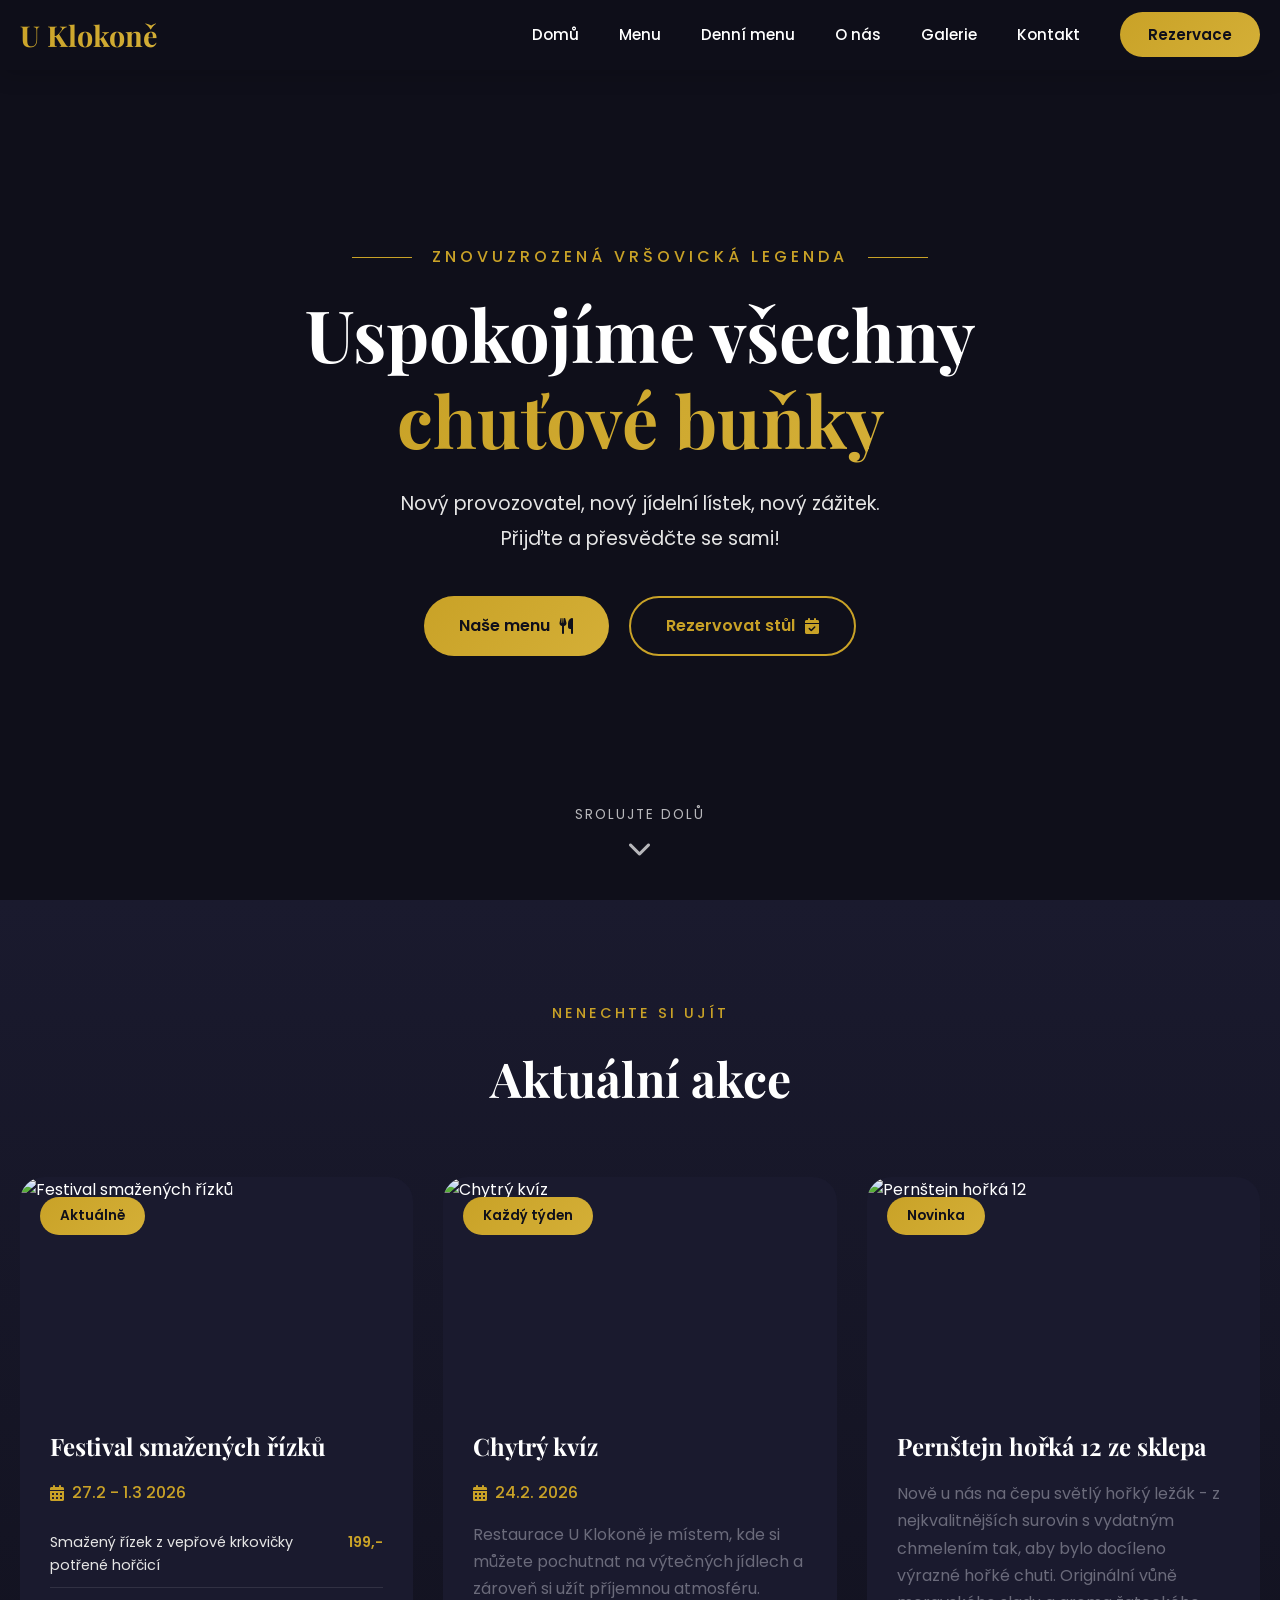
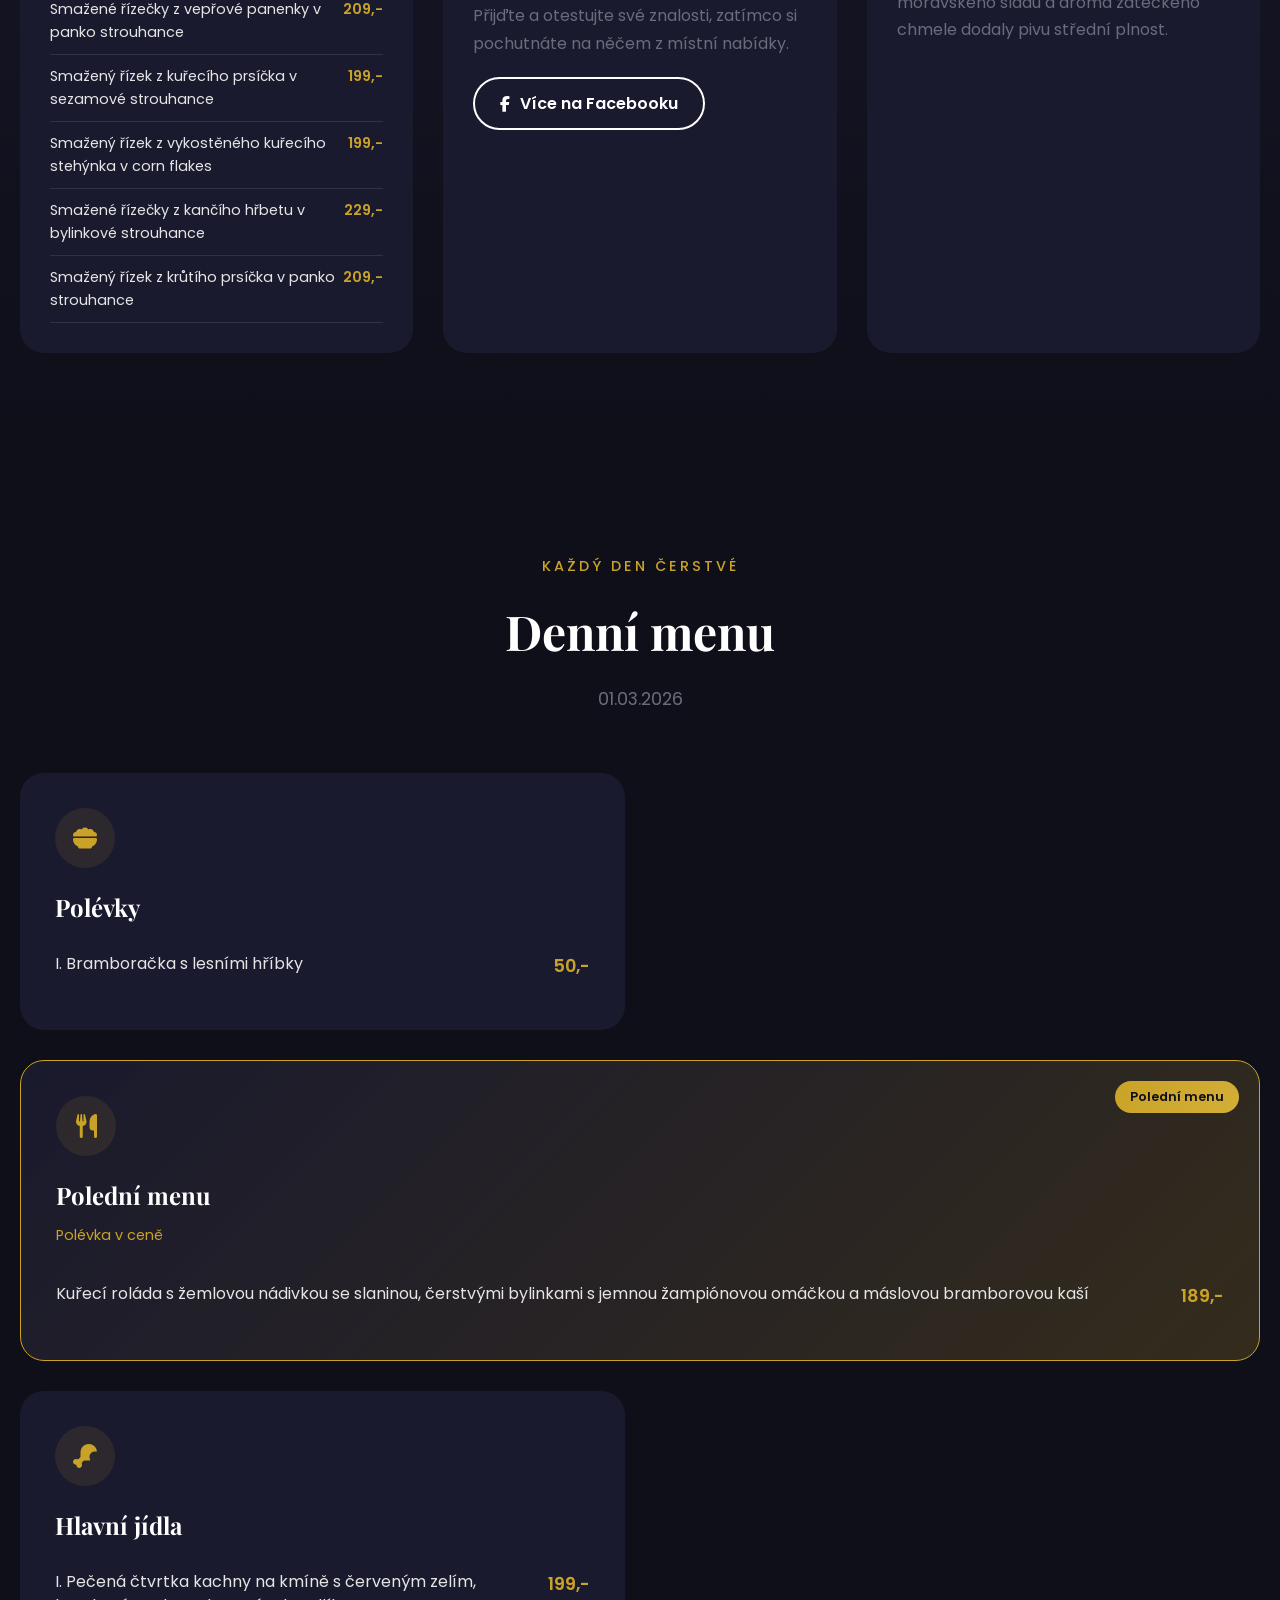
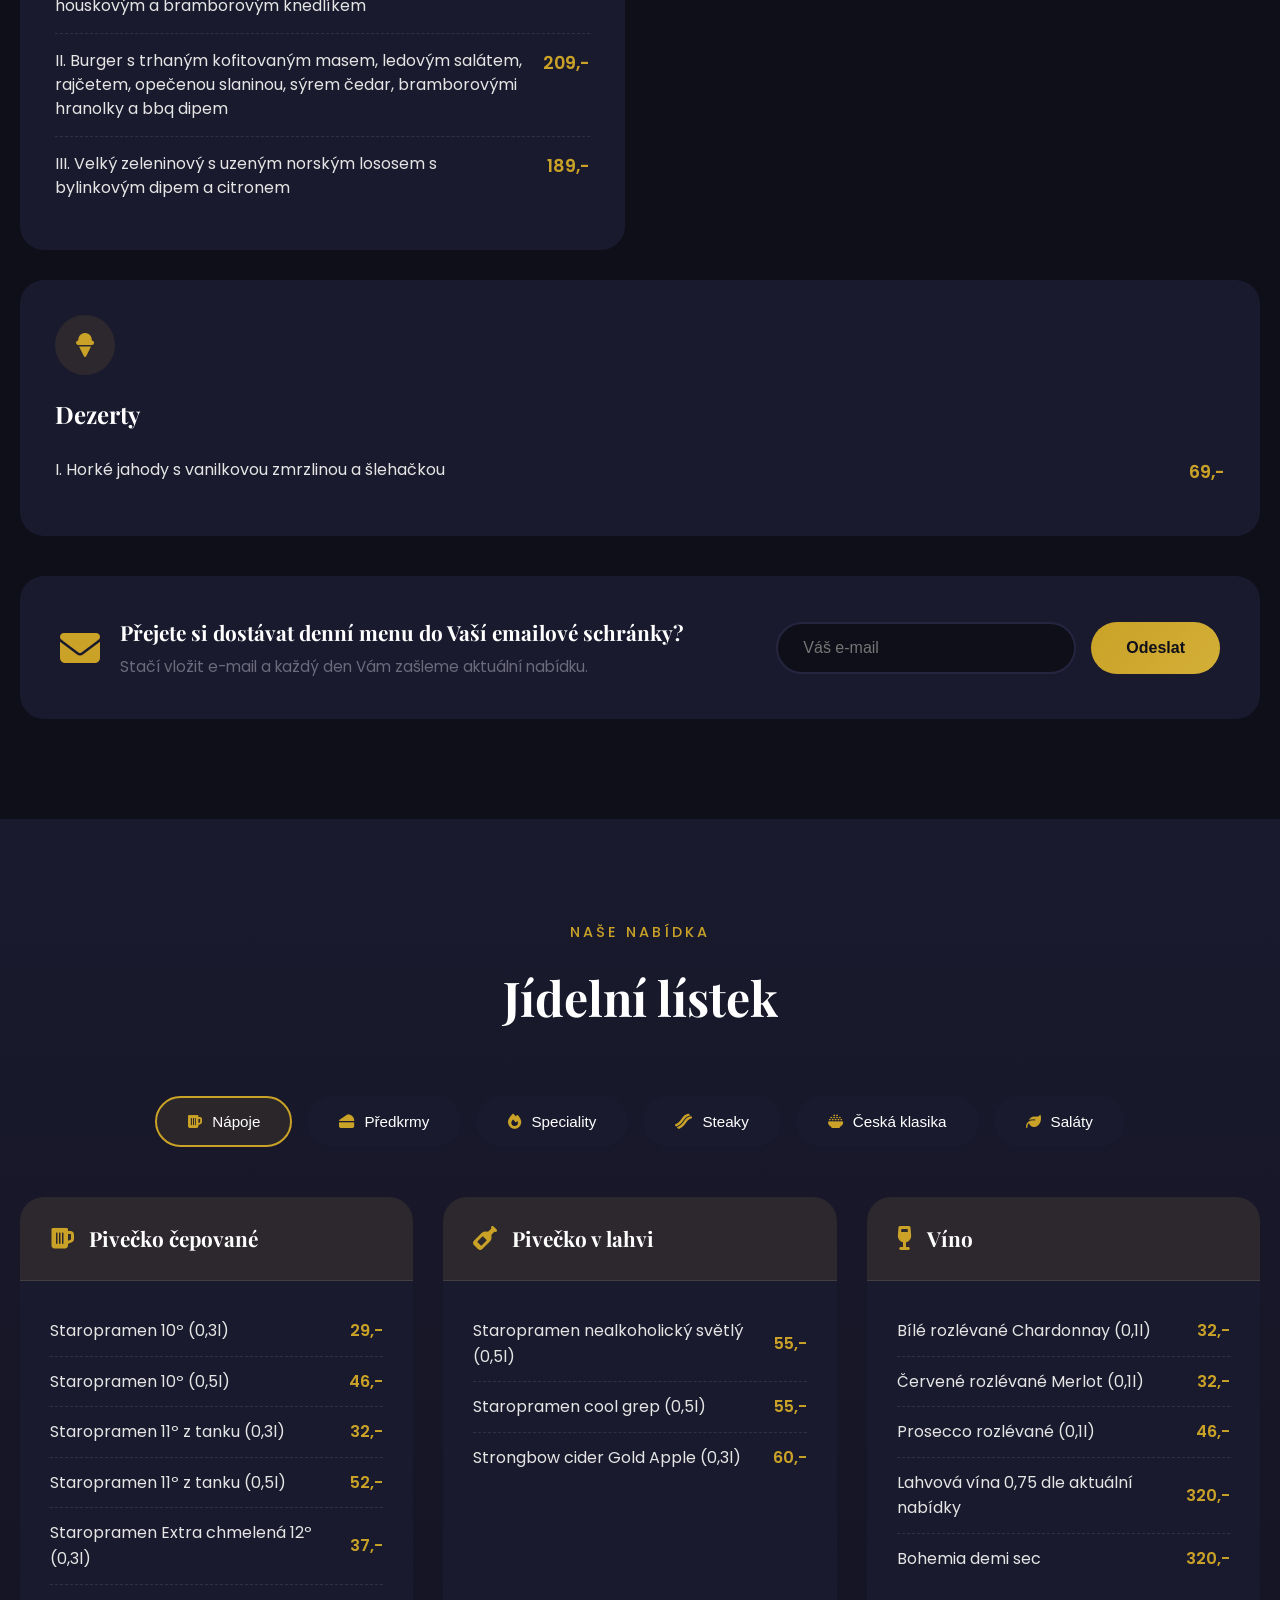
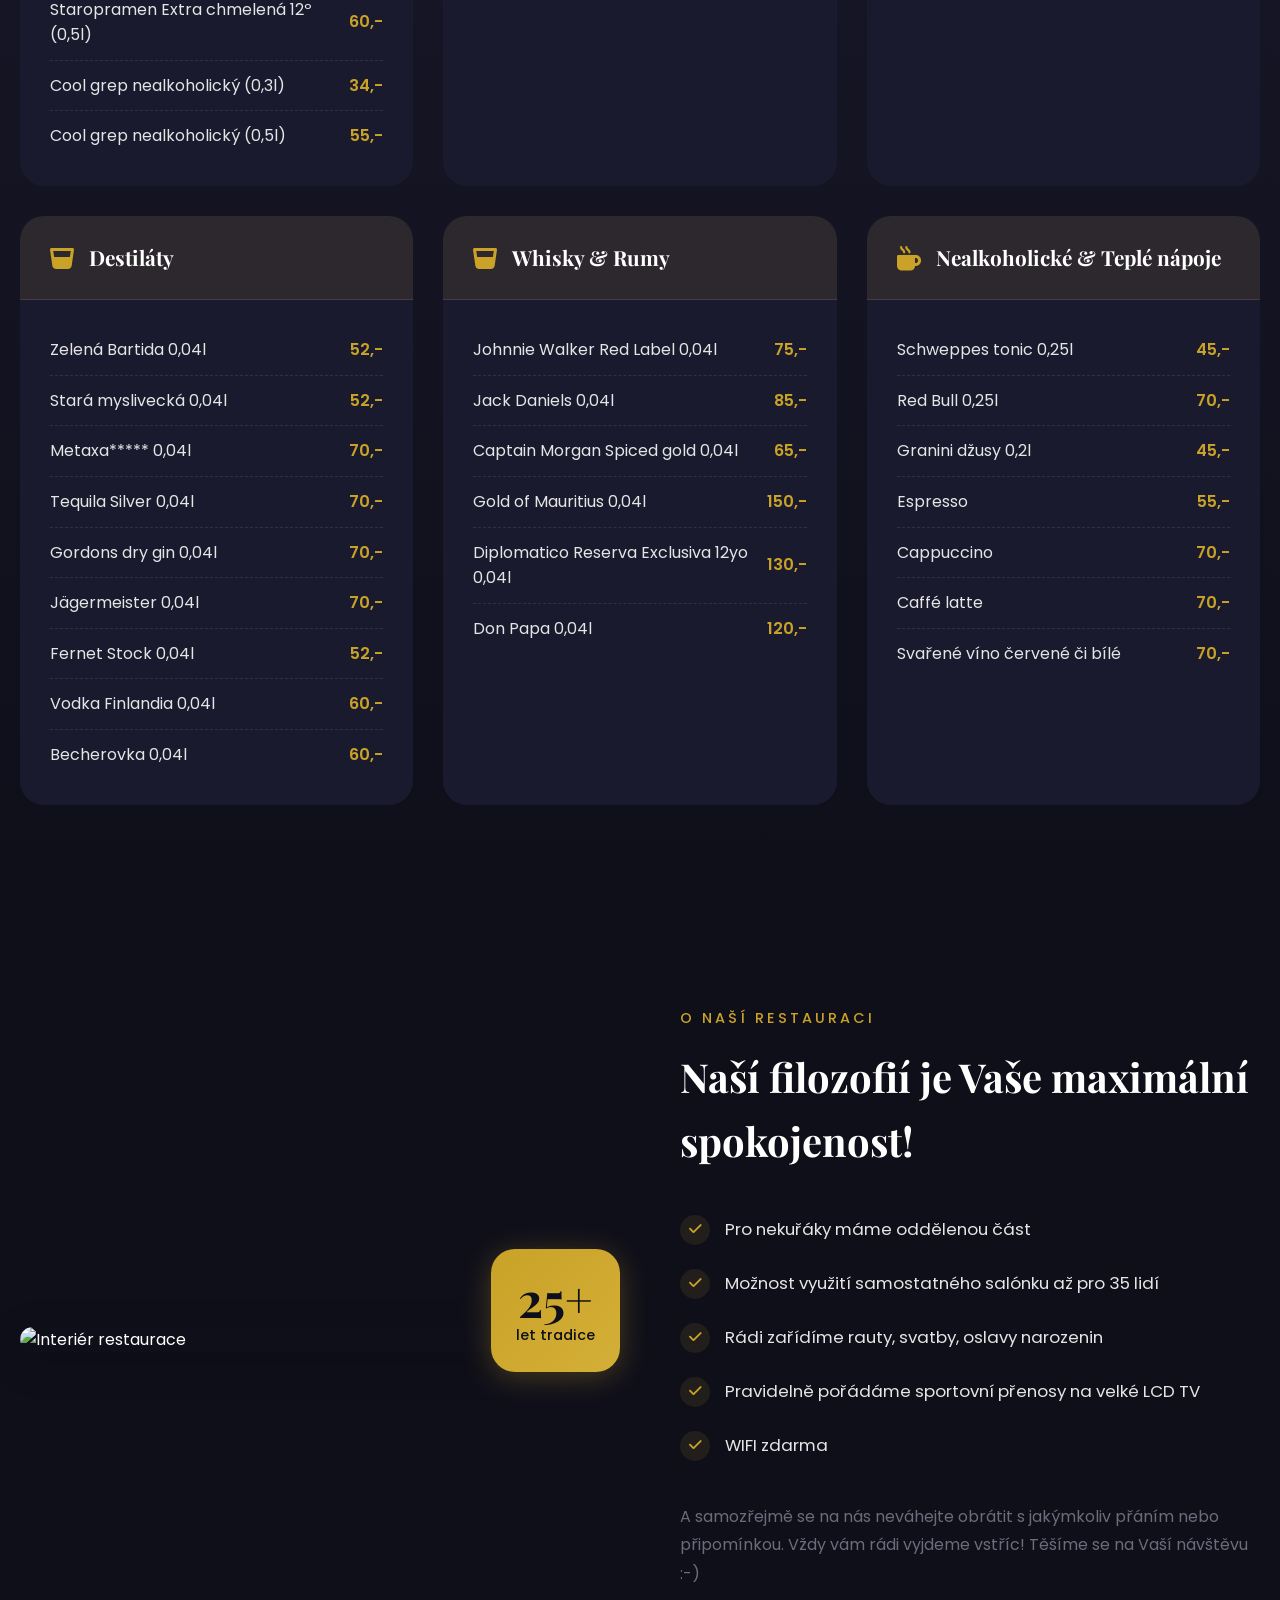
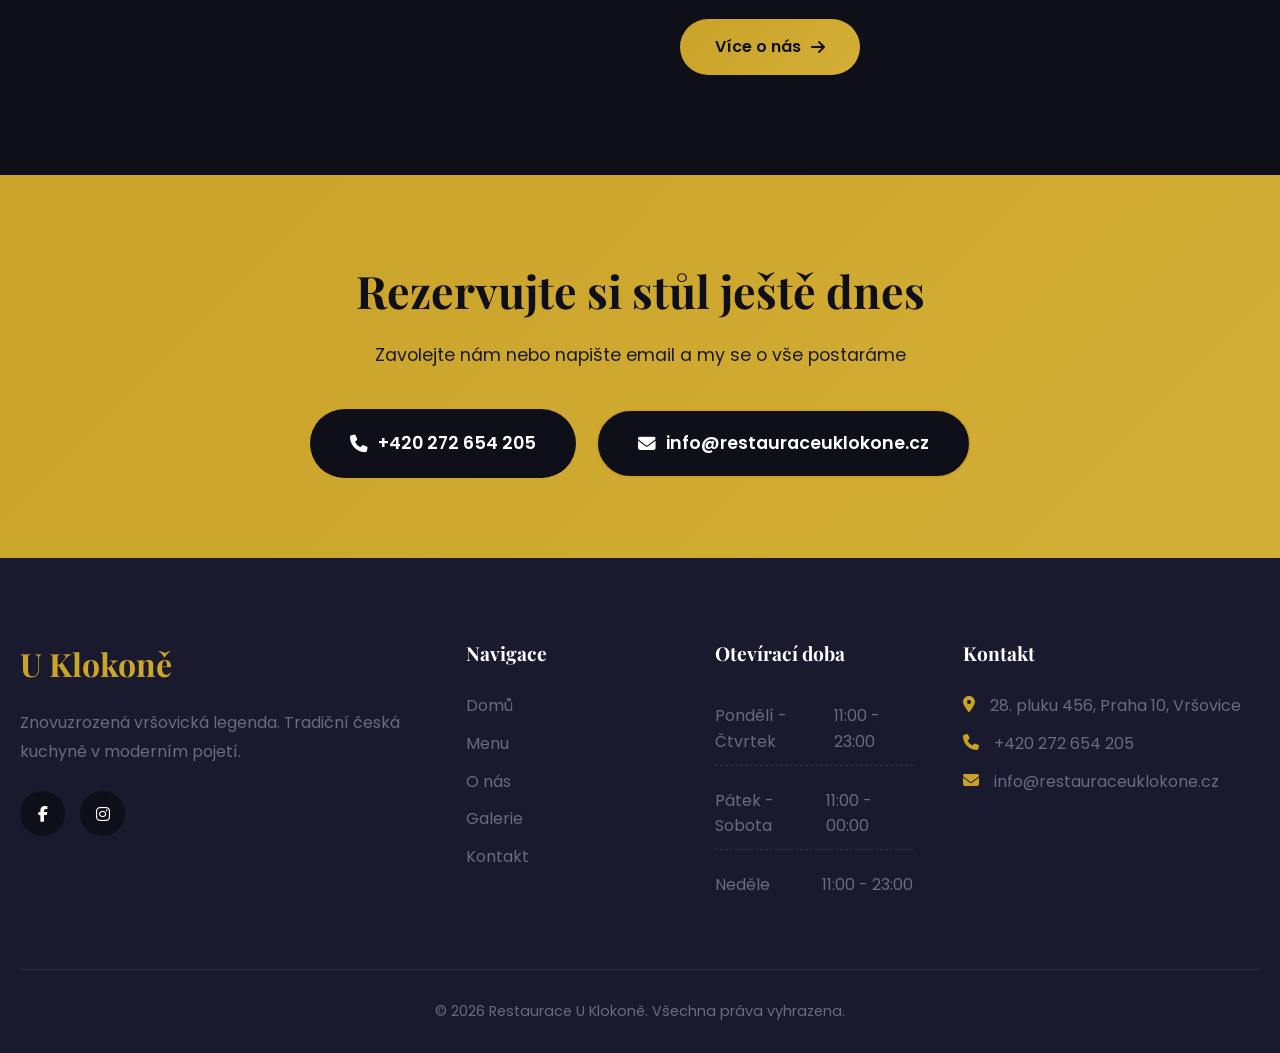
==== index.html @ 9a24ce22 "Initial commit - Restaurace U Klokoně website" ====
<!DOCTYPE html>
<html lang="cs">
<head>
    <meta charset="UTF-8">
    <meta name="viewport" content="width=device-width, initial-scale=1.0">
    <meta name="description" content="Restaurace U Klokoně - Znovuzrozená vršovická legenda. Tradiční česká kuchyně v moderním pojetí.">
    <title>Restaurace U Klokoně | Praha 10 Vršovice</title>
    <link rel="preconnect" href="https://fonts.googleapis.com">
    <link rel="preconnect" href="https://fonts.gstatic.com" crossorigin>
    <link href="https://fonts.googleapis.com/css2?family=Playfair+Display:wght@400;500;600;700&family=Poppins:wght@300;400;500;600;700&display=swap" rel="stylesheet">
    <link rel="stylesheet" href="https://cdnjs.cloudflare.com/ajax/libs/font-awesome/6.5.1/css/all.min.css">
    <link rel="stylesheet" href="https://unpkg.com/aos@2.3.1/dist/aos.css">
    <link rel="stylesheet" href="css/style.css">
</head>
<body>
    <!-- Preloader -->
    <div class="preloader">
        <div class="loader">
            <div class="loader-inner"></div>
        </div>
    </div>

    <!-- Navigation -->
    <nav class="navbar scrolled" id="navbar">
        <div class="nav-container">
            <a href="index.html" class="logo">
                <span class="logo-text">U Klokoně</span>
            </a>
            <ul class="nav-menu" id="nav-menu">
                <li><a href="index.html" class="nav-link active">Domů</a></li>
                <li><a href="#menu" class="nav-link">Menu</a></li>
                <li><a href="#denni-menu" class="nav-link">Denní menu</a></li>
                <li><a href="o-nas.html" class="nav-link">O nás</a></li>
                <li><a href="galerie.html" class="nav-link">Galerie</a></li>
                <li><a href="kontakt.html" class="nav-link">Kontakt</a></li>
                <li><a href="#rezervace" class="nav-link btn-rezervace">Rezervace</a></li>
            </ul>
            <div class="hamburger" id="hamburger">
                <span class="bar"></span>
                <span class="bar"></span>
                <span class="bar"></span>
            </div>
        </div>
    </nav>

    <!-- Hero Section -->
    <header class="hero" id="hero">
        <div class="hero-overlay"></div>
        <div class="hero-content" data-aos="fade-up" data-aos-duration="1200">
            <span class="hero-subtitle">Znovuzrozená vršovická legenda</span>
            <h1 class="hero-title">Uspokojíme všechny<br><span class="highlight">chuťové buňky</span></h1>
            <p class="hero-description">Nový provozovatel, nový jídelní lístek, nový zážitek.<br>Přijďte a přesvědčte se sami!</p>
            <div class="hero-buttons">
                <a href="#menu" class="btn btn-primary">
                    <span>Naše menu</span>
                    <i class="fas fa-utensils"></i>
                </a>
                <a href="kontakt.html#rezervace" class="btn btn-secondary">
                    <span>Rezervovat stůl</span>
                    <i class="fas fa-calendar-check"></i>
                </a>
            </div>
        </div>
        <div class="hero-scroll">
            <a href="#akce">
                <span>Srolujte dolů</span>
                <i class="fas fa-chevron-down"></i>
            </a>
        </div>
    </header>

    <!-- Akce Section -->
    <section class="akce-section" id="akce">
        <div class="container">
            <div class="section-header" data-aos="fade-up">
                <span class="section-subtitle">Nenechte si ujít</span>
                <h2 class="section-title">Aktuální akce</h2>
            </div>
            <div class="akce-grid">
                <div class="akce-card" data-aos="fade-up" data-aos-delay="100">
                    <div class="akce-card-image">
                        <img src="https://images.unsplash.com/photo-1604908176997-125f25cc6f3d?w=600" alt="Festival smažených řízků">
                        <div class="akce-badge">Aktuálně</div>
                    </div>
                    <div class="akce-card-content">
                        <h3>Festival smažených řízků</h3>
                        <p class="akce-date"><i class="fas fa-calendar-alt"></i> 27.2 - 1.3 2026</p>
                        <ul class="akce-list">
                            <li>Smažený řízek z vepřové krkovičky potřené hořčicí <span>199,-</span></li>
                            <li>Smažené řízečky z vepřové panenky v panko strouhance <span>209,-</span></li>
                            <li>Smažený řízek z kuřecího prsíčka v sezamové strouhance <span>199,-</span></li>
                            <li>Smažený řízek z vykostěného kuřecího stehýnka v corn flakes <span>199,-</span></li>
                            <li>Smažené řízečky z kančího hřbetu v bylinkové strouhance <span>229,-</span></li>
                            <li>Smažený řízek z krůtího prsíčka v panko strouhance <span>209,-</span></li>
                        </ul>
                    </div>
                </div>
                <div class="akce-card" data-aos="fade-up" data-aos-delay="200">
                    <div class="akce-card-image">
                        <img src="https://images.unsplash.com/photo-1606761568499-6d2451b23c66?w=600" alt="Chytrý kvíz">
                        <div class="akce-badge">Každý týden</div>
                    </div>
                    <div class="akce-card-content">
                        <h3>Chytrý kvíz</h3>
                        <p class="akce-date"><i class="fas fa-calendar-alt"></i> 24.2. 2026</p>
                        <p class="akce-description">
                            Restaurace U Klokoně je místem, kde si můžete pochutnat na výtečných jídlech a zároveň si užít příjemnou atmosféru. 
                            Přijďte a otestujte své znalosti, zatímco si pochutnáte na něčem z místní nabídky.
                        </p>
                        <a href="https://www.facebook.com/restauraceuklokone" target="_blank" class="btn btn-outline">
                            <i class="fab fa-facebook-f"></i> Více na Facebooku
                        </a>
                    </div>
                </div>
                <div class="akce-card" data-aos="fade-up" data-aos-delay="300">
                    <div class="akce-card-image">
                        <img src="https://images.unsplash.com/photo-1535958636474-b021ee887b13?w=600" alt="Pernštejn hořká 12">
                        <div class="akce-badge">Novinka</div>
                    </div>
                    <div class="akce-card-content">
                        <h3>Pernštejn hořká 12 ze sklepa</h3>
                        <p class="akce-description">
                            Nově u nás na čepu světlý hořký ležák - z nejkvalitnějších surovin s vydatným chmelením tak, 
                            aby bylo docíleno výrazné hořké chuti. Originální vůně moravského sladu a aroma žateckého chmele 
                            dodaly pivu střední plnost.
                        </p>
                    </div>
                </div>
            </div>
        </div>
    </section>

    <!-- Denní Menu Section -->
    <section class="denni-menu-section" id="denni-menu">
        <div class="container">
            <div class="section-header" data-aos="fade-up">
                <span class="section-subtitle">Každý den čerstvé</span>
                <h2 class="section-title">Denní menu</h2>
                <p class="section-date">01.03.2026</p>
            </div>
            <div class="denni-menu-grid">
                <div class="menu-category" data-aos="fade-right" data-aos-delay="100">
                    <div class="category-icon">
                        <i class="fas fa-bowl-food"></i>
                    </div>
                    <h3>Polévky</h3>
                    <div class="menu-item">
                        <span class="item-name">I. Bramboračka s lesními hříbky</span>
                        <span class="item-price">50,-</span>
                    </div>
                </div>
                <div class="menu-category featured" data-aos="fade-up" data-aos-delay="200">
                    <div class="category-badge">Polední menu</div>
                    <div class="category-icon">
                        <i class="fas fa-utensils"></i>
                    </div>
                    <h3>Polední menu</h3>
                    <p class="category-note">Polévka v ceně</p>
                    <div class="menu-item">
                        <span class="item-name">Kuřecí roláda s žemlovou nádivkou se slaninou, čerstvými bylinkami s jemnou žampiónovou omáčkou a máslovou bramborovou kaší</span>
                        <span class="item-price">189,-</span>
                    </div>
                </div>
                <div class="menu-category" data-aos="fade-left" data-aos-delay="300">
                    <div class="category-icon">
                        <i class="fas fa-drumstick-bite"></i>
                    </div>
                    <h3>Hlavní jídla</h3>
                    <div class="menu-item">
                        <span class="item-name">I. Pečená čtvrtka kachny na kmíně s červeným zelím, houskovým a bramborovým knedlíkem</span>
                        <span class="item-price">199,-</span>
                    </div>
                    <div class="menu-item">
                        <span class="item-name">II. Burger s trhaným kofitovaným masem, ledovým salátem, rajčetem, opečenou slaninou, sýrem čedar, bramborovými hranolky a bbq dipem</span>
                        <span class="item-price">209,-</span>
                    </div>
                    <div class="menu-item">
                        <span class="item-name">III. Velký zeleninový s uzeným norským lososem s bylinkovým dipem a citronem</span>
                        <span class="item-price">189,-</span>
                    </div>
                </div>
                <div class="menu-category dessert" data-aos="fade-up" data-aos-delay="400">
                    <div class="category-icon">
                        <i class="fas fa-ice-cream"></i>
                    </div>
                    <h3>Dezerty</h3>
                    <div class="menu-item">
                        <span class="item-name">I. Horké jahody s vanilkovou zmrzlinou a šlehačkou</span>
                        <span class="item-price">69,-</span>
                    </div>
                </div>
            </div>
            <div class="newsletter-box" data-aos="fade-up" data-aos-delay="500">
                <div class="newsletter-content">
                    <i class="fas fa-envelope"></i>
                    <div>
                        <h4>Přejete si dostávat denní menu do Vaší emailové schránky?</h4>
                        <p>Stačí vložit e-mail a každý den Vám zašleme aktuální nabídku.</p>
                    </div>
                </div>
                <form class="newsletter-form">
                    <input type="email" placeholder="Váš e-mail" required>
                    <button type="submit" class="btn btn-primary">Odeslat</button>
                </form>
            </div>
        </div>
    </section>

    <!-- Menu Section -->
    <section class="menu-section" id="menu">
        <div class="container">
            <div class="section-header" data-aos="fade-up">
                <span class="section-subtitle">Naše nabídka</span>
                <h2 class="section-title">Jídelní lístek</h2>
            </div>
            
            <!-- Menu Tabs -->
            <div class="menu-tabs" data-aos="fade-up" data-aos-delay="100">
                <button class="menu-tab active" data-tab="napoje">
                    <i class="fas fa-beer-mug-empty"></i>
                    <span>Nápoje</span>
                </button>
                <button class="menu-tab" data-tab="predkrmy">
                    <i class="fas fa-cheese"></i>
                    <span>Předkrmy</span>
                </button>
                <button class="menu-tab" data-tab="speciality">
                    <i class="fas fa-fire"></i>
                    <span>Speciality</span>
                </button>
                <button class="menu-tab" data-tab="steaky">
                    <i class="fas fa-bacon"></i>
                    <span>Steaky</span>
                </button>
                <button class="menu-tab" data-tab="klasika">
                    <i class="fas fa-bowl-rice"></i>
                    <span>Česká klasika</span>
                </button>
                <button class="menu-tab" data-tab="salaty">
                    <i class="fas fa-leaf"></i>
                    <span>Saláty</span>
                </button>
            </div>

            <!-- Menu Content -->
            <div class="menu-content">
                <!-- Nápoje -->
                <div class="menu-panel active" id="napoje">
                    <div class="menu-grid">
                        <div class="menu-card" data-aos="fade-up">
                            <div class="menu-card-header">
                                <i class="fas fa-beer"></i>
                                <h3>Pivečko čepované</h3>
                            </div>
                            <div class="menu-card-body">
                                <div class="menu-item"><span>Staropramen 10º (0,3l)</span><span class="price">29,-</span></div>
                                <div class="menu-item"><span>Staropramen 10º (0,5l)</span><span class="price">46,-</span></div>
                                <div class="menu-item"><span>Staropramen 11º z tanku (0,3l)</span><span class="price">32,-</span></div>
                                <div class="menu-item"><span>Staropramen 11º z tanku (0,5l)</span><span class="price">52,-</span></div>
                                <div class="menu-item"><span>Staropramen Extra chmelená 12º (0,3l)</span><span class="price">37,-</span></div>
                                <div class="menu-item"><span>Staropramen Extra chmelená 12º (0,5l)</span><span class="price">60,-</span></div>
                                <div class="menu-item"><span>Cool grep nealkoholický (0,3l)</span><span class="price">34,-</span></div>
                                <div class="menu-item"><span>Cool grep nealkoholický (0,5l)</span><span class="price">55,-</span></div>
                            </div>
                        </div>
                        <div class="menu-card" data-aos="fade-up" data-aos-delay="100">
                            <div class="menu-card-header">
                                <i class="fas fa-wine-bottle"></i>
                                <h3>Pivečko v lahvi</h3>
                            </div>
                            <div class="menu-card-body">
                                <div class="menu-item"><span>Staropramen nealkoholický světlý (0,5l)</span><span class="price">55,-</span></div>
                                <div class="menu-item"><span>Staropramen cool grep (0,5l)</span><span class="price">55,-</span></div>
                                <div class="menu-item"><span>Strongbow cider Gold Apple (0,3l)</span><span class="price">60,-</span></div>
                            </div>
                        </div>
                        <div class="menu-card" data-aos="fade-up" data-aos-delay="200">
                            <div class="menu-card-header">
                                <i class="fas fa-wine-glass"></i>
                                <h3>Víno</h3>
                            </div>
                            <div class="menu-card-body">
                                <div class="menu-item"><span>Bílé rozlévané Chardonnay (0,1l)</span><span class="price">32,-</span></div>
                                <div class="menu-item"><span>Červené rozlévané Merlot (0,1l)</span><span class="price">32,-</span></div>
                                <div class="menu-item"><span>Prosecco rozlévané (0,1l)</span><span class="price">46,-</span></div>
                                <div class="menu-item"><span>Lahvová vína 0,75 dle aktuální nabídky</span><span class="price">320,-</span></div>
                                <div class="menu-item"><span>Bohemia demi sec</span><span class="price">320,-</span></div>
                            </div>
                        </div>
                        <div class="menu-card" data-aos="fade-up" data-aos-delay="300">
                            <div class="menu-card-header">
                                <i class="fas fa-glass-whiskey"></i>
                                <h3>Destiláty</h3>
                            </div>
                            <div class="menu-card-body">
                                <div class="menu-item"><span>Zelená Bartida 0,04l</span><span class="price">52,-</span></div>
                                <div class="menu-item"><span>Stará myslivecká 0,04l</span><span class="price">52,-</span></div>
                                <div class="menu-item"><span>Metaxa***** 0,04l</span><span class="price">70,-</span></div>
                                <div class="menu-item"><span>Tequila Silver 0,04l</span><span class="price">70,-</span></div>
                                <div class="menu-item"><span>Gordons dry gin 0,04l</span><span class="price">70,-</span></div>
                                <div class="menu-item"><span>Jägermeister 0,04l</span><span class="price">70,-</span></div>
                                <div class="menu-item"><span>Fernet Stock 0,04l</span><span class="price">52,-</span></div>
                                <div class="menu-item"><span>Vodka Finlandia 0,04l</span><span class="price">60,-</span></div>
                                <div class="menu-item"><span>Becherovka 0,04l</span><span class="price">60,-</span></div>
                            </div>
                        </div>
                        <div class="menu-card" data-aos="fade-up" data-aos-delay="400">
                            <div class="menu-card-header">
                                <i class="fas fa-whiskey-glass"></i>
                                <h3>Whisky & Rumy</h3>
                            </div>
                            <div class="menu-card-body">
                                <div class="menu-item"><span>Johnnie Walker Red Label 0,04l</span><span class="price">75,-</span></div>
                                <div class="menu-item"><span>Jack Daniels 0,04l</span><span class="price">85,-</span></div>
                                <div class="menu-item"><span>Captain Morgan Spiced gold 0,04l</span><span class="price">65,-</span></div>
                                <div class="menu-item"><span>Gold of Mauritius 0,04l</span><span class="price">150,-</span></div>
                                <div class="menu-item"><span>Diplomatico Reserva Exclusiva 12yo 0,04l</span><span class="price">130,-</span></div>
                                <div class="menu-item"><span>Don Papa 0,04l</span><span class="price">120,-</span></div>
                            </div>
                        </div>
                        <div class="menu-card" data-aos="fade-up" data-aos-delay="500">
                            <div class="menu-card-header">
                                <i class="fas fa-mug-hot"></i>
                                <h3>Nealkoholické & Teplé nápoje</h3>
                            </div>
                            <div class="menu-card-body">
                                <div class="menu-item"><span>Schweppes tonic 0,25l</span><span class="price">45,-</span></div>
                                <div class="menu-item"><span>Red Bull 0,25l</span><span class="price">70,-</span></div>
                                <div class="menu-item"><span>Granini džusy 0,2l</span><span class="price">45,-</span></div>
                                <div class="menu-item"><span>Espresso</span><span class="price">55,-</span></div>
                                <div class="menu-item"><span>Cappuccino</span><span class="price">70,-</span></div>
                                <div class="menu-item"><span>Caffé latte</span><span class="price">70,-</span></div>
                                <div class="menu-item"><span>Svařené víno červené či bílé</span><span class="price">70,-</span></div>
                            </div>
                        </div>
                    </div>
                </div>

                <!-- Předkrmy -->
                <div class="menu-panel" id="predkrmy">
                    <div class="menu-grid single-column">
                        <div class="menu-card large" data-aos="fade-up">
                            <div class="menu-card-header">
                                <i class="fas fa-cheese"></i>
                                <h3>K pivku i vínku</h3>
                            </div>
                            <div class="menu-card-body">
                                <div class="menu-item featured">
                                    <div class="item-info">
                                        <span class="item-name">Domácí nakládaný hermelín</span>
                                        <span class="item-desc">Smetanový sýr naložený s česnekem, cibulí a pikantním kořením</span>
                                    </div>
                                    <span class="price">119,-</span>
                                </div>
                                <div class="menu-item featured">
                                    <div class="item-info">
                                        <span class="item-name">80g Hovězí carpaccio z pravé svíčkové</span>
                                        <span class="item-desc">S bazalkovým pestem, uzenou mořskou solí, čerstvou rukolou a sýrem Grana Padano</span>
                                    </div>
                                    <span class="price">199,-</span>
                                </div>
                                <div class="menu-item featured">
                                    <div class="item-info">
                                        <span class="item-name">8Ks Smažené čedarové nuggety</span>
                                        <span class="item-desc">S Jalapeños papričkami, zakysanou smetanou a rukolovým salátkem</span>
                                    </div>
                                    <span class="price">159,-</span>
                                </div>
                                <div class="menu-item featured">
                                    <div class="item-info">
                                        <span class="item-name">100g Namíchaný tatarský hovězí bifteček</span>
                                        <span class="item-desc">S topinkami a česnekem</span>
                                    </div>
                                    <span class="price">199,-</span>
                                </div>
                                <div class="menu-item featured">
                                    <div class="item-info">
                                        <span class="item-name">200g Namíchaný tatarský hovězí bifteček</span>
                                        <span class="item-desc">S topinkami a česnekem</span>
                                    </div>
                                    <span class="price">299,-</span>
                                </div>
                                <div class="menu-item featured">
                                    <div class="item-info">
                                        <span class="item-name">Domácí bramborové chipsy</span>
                                        <span class="item-desc">S BBQ omáčkou, dozlatova usmažené z čerstvých brambor</span>
                                    </div>
                                    <span class="price">89,-</span>
                                </div>
                                <div class="menu-item featured">
                                    <div class="item-info">
                                        <span class="item-name">Opečená klobása</span>
                                        <span class="item-desc">Podávaná s hořčicí a čerstvým křenem</span>
                                    </div>
                                    <span class="price">169,-</span>
                                </div>
                            </div>
                        </div>
                    </div>
                </div>

                <!-- Speciality -->
                <div class="menu-panel" id="speciality">
                    <div class="menu-grid single-column">
                        <div class="menu-card large" data-aos="fade-up">
                            <div class="menu-card-header">
                                <i class="fas fa-fire-flame-curved"></i>
                                <h3>Klokoňovy speciality</h3>
                            </div>
                            <div class="menu-card-body">
                                <div class="menu-item featured highlight">
                                    <div class="item-info">
                                        <span class="item-name">1300g Pečené vepřové koleno</span>
                                        <span class="item-desc">Marinované v pivní marinádě, podávané se sladko-kyselou čalamádo, hořčicí a čerstvým křenem</span>
                                    </div>
                                    <span class="price">389,-</span>
                                </div>
                                <div class="menu-item featured">
                                    <div class="item-info">
                                        <span class="item-name">500g Pečená vepřová žebra</span>
                                        <span class="item-desc">V pikantní marinádě s křenem, hořčicí a barbecue omáčkou</span>
                                    </div>
                                    <span class="price">279,-</span>
                                </div>
                                <div class="menu-item featured">
                                    <div class="item-info">
                                        <span class="item-name">500g Marinovaná kuřecí křidélka</span>
                                        <span class="item-desc">S kukuřičným klasem dozlatova upečená, podávaná s česnekovým dipem</span>
                                    </div>
                                    <span class="price">239,-</span>
                                </div>
                                <div class="menu-item featured">
                                    <div class="item-info">
                                        <span class="item-name">220g Grilované kuřecí prsíčko Supreme</span>
                                        <span class="item-desc">V čerstvých bylinkách, připravené metodou sous-vide</span>
                                    </div>
                                    <span class="price">219,-</span>
                                </div>
                                <div class="menu-item featured">
                                    <div class="item-info">
                                        <span class="item-name">200g Hovězí burger s anglickou slaninou</span>
                                        <span class="item-desc">S čerstvým salátem, sýrem čedar, americkým dresingem a bramborovými hranolky</span>
                                    </div>
                                    <span class="price">269,-</span>
                                </div>
                                <div class="menu-item featured">
                                    <div class="item-info">
                                        <span class="item-name">200g Hovězí burger Jalapeños</span>
                                        <span class="item-desc">S karamelizovanou cibulkou, rajčetem, jalapeños papričkami, salátem, anglickou slaninou, čedarem a hranolky</span>
                                    </div>
                                    <span class="price">269,-</span>
                                </div>
                                <div class="menu-item featured">
                                    <div class="item-info">
                                        <span class="item-name">170g Caesar burger</span>
                                        <span class="item-desc">V domácí sezamové bulce s grilovaným kuřecím prsíčkem, římským salátem, anglickou slaninou, rajčetem, parmezánem a caesar dipem</span>
                                    </div>
                                    <span class="price">269,-</span>
                                </div>
                                <div class="menu-item featured">
                                    <div class="item-info">
                                        <span class="item-name">200g Smažený vepřový či kuřecí řízek</span>
                                        <span class="item-desc">S citronem, dozlatova usmažené kuřecí prsíčko nebo vepřové karé</span>
                                    </div>
                                    <span class="price">209,-</span>
                                </div>
                                <div class="menu-item featured">
                                    <div class="item-info">
                                        <span class="item-name">200g Křupavé belgické hranolky</span>
                                        <span class="item-desc">S konfitovaným trhaným masem v barbeque marinádě, čedarem a česnekovým dipem</span>
                                    </div>
                                    <span class="price">259,-</span>
                                </div>
                            </div>
                        </div>
                    </div>
                </div>

                <!-- Steaky -->
                <div class="menu-panel" id="steaky">
                    <div class="menu-grid">
                        <div class="menu-card" data-aos="fade-up">
                            <div class="menu-card-header">
                                <i class="fas fa-fire"></i>
                                <h3>Steaky od Klokoně</h3>
                            </div>
                            <div class="menu-card-body">
                                <div class="menu-item featured">
                                    <div class="item-info">
                                        <span class="item-name">300g Vepřový T-bone steak</span>
                                        <span class="item-desc">Z vyzrálé kotletky s panenkou. Během doby zrání ztratí určité množství vody a tím získá intenzivnější chuť</span>
                                    </div>
                                    <span class="price">289,-</span>
                                </div>
                                <div class="menu-item featured">
                                    <div class="item-info">
                                        <span class="item-name">230g Hovězí steak z argentinského býčka</span>
                                        <span class="item-desc">Propečený dle vašeho přání dle denní nabídky</span>
                                    </div>
                                    <span class="price">309,-</span>
                                </div>
                            </div>
                        </div>
                        <div class="menu-card" data-aos="fade-up" data-aos-delay="100">
                            <div class="menu-card-header">
                                <i class="fas fa-bowl-food"></i>
                                <h3>Omáčky ke steakům</h3>
                            </div>
                            <div class="menu-card-body">
                                <div class="menu-item"><span>Omáčka z lesních hub</span><span class="price">30,-</span></div>
                                <div class="menu-item"><span>Omáčka se zeleným pepřem</span><span class="price">30,-</span></div>
                                <div class="menu-item"><span>Omáčka Jack Daniels</span><span class="price">30,-</span></div>
                            </div>
                        </div>
                    </div>
                </div>

                <!-- Česká klasika -->
                <div class="menu-panel" id="klasika">
                    <div class="menu-grid">
                        <div class="menu-card" data-aos="fade-up">
                            <div class="menu-card-header">
                                <i class="fas fa-utensils"></i>
                                <h3>Klokoňova česká klasika</h3>
                            </div>
                            <div class="menu-card-body">
                                <div class="menu-item featured">
                                    <div class="item-info">
                                        <span class="item-name">200g Hovězí líčka</span>
                                        <span class="item-desc">Pomalu dušená na kořenové zelenině, červeném víně a bylinkách se šťouchaným bramborem s cibulkou</span>
                                    </div>
                                    <span class="price">269,-</span>
                                </div>
                                <div class="menu-item featured">
                                    <div class="item-info">
                                        <span class="item-name">Dozlatova pečená kachnička z české farmy</span>
                                        <span class="item-desc">Na kmíně s červeným zelím, houskovým a bramborovým knedlíkem</span>
                                    </div>
                                    <span class="price">289,-</span>
                                </div>
                            </div>
                        </div>
                        <div class="menu-card" data-aos="fade-up" data-aos-delay="100">
                            <div class="menu-card-header">
                                <i class="fas fa-face-smile"></i>
                                <h3>Když to musí být :-)</h3>
                            </div>
                            <div class="menu-card-body">
                                <div class="menu-item featured">
                                    <div class="item-info">
                                        <span class="item-name">150g Smažený sýr gouda</span>
                                        <span class="item-desc">S domácí tatarskou omáčkou</span>
                                    </div>
                                    <span class="price">159,-</span>
                                </div>
                                <div class="menu-item featured">
                                    <div class="item-info">
                                        <span class="item-name">120g Smažený hermelín</span>
                                        <span class="item-desc">S domácí tatarskou omáčkou</span>
                                    </div>
                                    <span class="price">159,-</span>
                                </div>
                            </div>
                        </div>
                        <div class="menu-card" data-aos="fade-up" data-aos-delay="200">
                            <div class="menu-card-header">
                                <i class="fas fa-bowl-rice"></i>
                                <h3>Přílohy</h3>
                            </div>
                            <div class="menu-card-body">
                                <div class="menu-item"><span>Vařené brambory maštěné máslem</span><span class="price">45,-</span></div>
                                <div class="menu-item"><span>Pečené brambory s česnekem</span><span class="price">45,-</span></div>
                                <div class="menu-item"><span>Šťouchané brambory</span><span class="price">45,-</span></div>
                                <div class="menu-item"><span>Belgické křupavé hranolky</span><span class="price">60,-</span></div>
                                <div class="menu-item"><span>Bramborové hranolky</span><span class="price">50,-</span></div>
                                <div class="menu-item"><span>Americké brambory</span><span class="price">50,-</span></div>
                                <div class="menu-item"><span>Restované fazolky na slanině</span><span class="price">55,-</span></div>
                                <div class="menu-item"><span>Grilovaná zelenina s hrubozrnnou hořčicí</span><span class="price">70,-</span></div>
                                <div class="menu-item"><span>5ks Houskový knedlík</span><span class="price">45,-</span></div>
                                <div class="menu-item"><span>Rozpečená bylinková bageta</span><span class="price">60,-</span></div>
                            </div>
                        </div>
                        <div class="menu-card" data-aos="fade-up" data-aos-delay="300">
                            <div class="menu-card-header">
                                <i class="fas fa-droplet"></i>
                                <h3>Omáčky</h3>
                            </div>
                            <div class="menu-card-body">
                                <div class="menu-item"><span>Tatarská omáčka</span><span class="price">30,-</span></div>
                                <div class="menu-item"><span>Pikantní omáčka</span><span class="price">30,-</span></div>
                                <div class="menu-item"><span>Česneková omáčka</span><span class="price">30,-</span></div>
                                <div class="menu-item"><span>Barbecue omáčka</span><span class="price">30,-</span></div>
                                <div class="menu-item"><span>Sweet chilli omáčka</span><span class="price">30,-</span></div>
                                <div class="menu-item"><span>Bylinková omáčka</span><span class="price">30,-</span></div>
                            </div>
                        </div>
                    </div>
                </div>

                <!-- Saláty -->
                <div class="menu-panel" id="salaty">
                    <div class="menu-grid">
                        <div class="menu-card large" data-aos="fade-up">
                            <div class="menu-card-header">
                                <i class="fas fa-leaf"></i>
                                <h3>Saláty</h3>
                            </div>
                            <div class="menu-card-body">
                                <div class="menu-item featured">
                                    <div class="item-info">
                                        <span class="item-name">Caesar salát s grilovaným kuřecím prsíčkem</span>
                                        <span class="item-desc">Z římského salátu s anglickou slaninou, parmezánem, dresingem a bylinkovými krutony</span>
                                    </div>
                                    <span class="price">229,-</span>
                                </div>
                                <div class="menu-item featured">
                                    <div class="item-info">
                                        <span class="item-name">Caesar salát BEZ kuřecího prsíčka</span>
                                        <span class="item-desc">Z římského salátu s anglickou slaninou, dresingem a bylinkovými krutony</span>
                                    </div>
                                    <span class="price">169,-</span>
                                </div>
                                <div class="menu-item featured">
                                    <div class="item-info">
                                        <span class="item-name">Velký zeleninový salát se smaženými kuřecími stripsy</span>
                                        <span class="item-desc">S bazalkovým pestem</span>
                                    </div>
                                    <span class="price">209,-</span>
                                </div>
                                <div class="menu-item featured">
                                    <div class="item-info">
                                        <span class="item-name">Velký řecký salát</span>
                                        <span class="item-desc">S olivami a pravým ovčím sýrem feta</span>
                                    </div>
                                    <span class="price">199,-</span>
                                </div>
                                <div class="menu-item featured">
                                    <div class="item-info">
                                        <span class="item-name">Velký zeleninový salát s konfitovaným trhaným masem</span>
                                        <span class="item-desc">V barbeque marinádě</span>
                                    </div>
                                    <span class="price">199,-</span>
                                </div>
                            </div>
                        </div>
                        <div class="menu-card" data-aos="fade-up" data-aos-delay="100">
                            <div class="menu-card-header">
                                <i class="fas fa-ice-cream"></i>
                                <h3>Sladká tečka na konec...</h3>
                            </div>
                            <div class="menu-card-body">
                                <div class="menu-item featured">
                                    <div class="item-info">
                                        <span class="item-name">Dezert dle denní nabídky</span>
                                    </div>
                                    <span class="price">79,-</span>
                                </div>
                                <div class="menu-item featured">
                                    <div class="item-info">
                                        <span class="item-name">Čokoládový fondant</span>
                                        <span class="item-desc">S omáčkou z lesních plodů</span>
                                    </div>
                                    <span class="price">89,-</span>
                                </div>
                            </div>
                        </div>
                    </div>
                </div>
            </div>
        </div>
    </section>

    <!-- About Preview Section -->
    <section class="about-preview">
        <div class="container">
            <div class="about-preview-grid">
                <div class="about-preview-image" data-aos="fade-right">
                    <img src="https://images.unsplash.com/photo-1517248135467-4c7edcad34c4?w=800" alt="Interiér restaurace">
                    <div class="experience-badge">
                        <span class="number">25+</span>
                        <span class="text">let tradice</span>
                    </div>
                </div>
                <div class="about-preview-content" data-aos="fade-left">
                    <span class="section-subtitle">O naší restauraci</span>
                    <h2 class="section-title">Naší filozofií je Vaše maximální spokojenost!</h2>
                    <ul class="about-features">
                        <li><i class="fas fa-check"></i> Pro nekuřáky máme oddělenou část</li>
                        <li><i class="fas fa-check"></i> Možnost využití samostatného salónku až pro 35 lidí</li>
                        <li><i class="fas fa-check"></i> Rádi zařídíme rauty, svatby, oslavy narozenin</li>
                        <li><i class="fas fa-check"></i> Pravidelně pořádáme sportovní přenosy na velké LCD TV</li>
                        <li><i class="fas fa-check"></i> WIFI zdarma</li>
                    </ul>
                    <p class="about-text">
                        A samozřejmě se na nás neváhejte obrátit s jakýmkoliv přáním nebo připomínkou. 
                        Vždy vám rádi vyjdeme vstříc! Těšíme se na Vaší návštěvu :-)
                    </p>
                    <a href="o-nas.html" class="btn btn-primary">
                        <span>Více o nás</span>
                        <i class="fas fa-arrow-right"></i>
                    </a>
                </div>
            </div>
        </div>
    </section>

    <!-- Contact CTA Section -->
    <section class="contact-cta" id="rezervace">
        <div class="container">
            <div class="cta-content" data-aos="fade-up">
                <h2>Rezervujte si stůl ještě dnes</h2>
                <p>Zavolejte nám nebo napište email a my se o vše postaráme</p>
                <div class="cta-buttons">
                    <a href="tel:+420272654205" class="btn btn-primary btn-large">
                        <i class="fas fa-phone"></i>
                        <span>+420 272 654 205</span>
                    </a>
                    <a href="mailto:info@restauraceuklokone.cz" class="btn btn-secondary btn-large">
                        <i class="fas fa-envelope"></i>
                        <span>info@restauraceuklokone.cz</span>
                    </a>
                </div>
            </div>
        </div>
    </section>

    <!-- Footer -->
    <footer class="footer">
        <div class="container">
            <div class="footer-grid">
                <div class="footer-col">
                    <h3 class="footer-logo">U Klokoně</h3>
                    <p>Znovuzrozená vršovická legenda. Tradiční česká kuchyně v moderním pojetí.</p>
                    <div class="footer-social">
                        <a href="https://www.facebook.com/restauraceuklokone" target="_blank"><i class="fab fa-facebook-f"></i></a>
                        <a href="#"><i class="fab fa-instagram"></i></a>
                    </div>
                </div>
                <div class="footer-col">
                    <h4>Navigace</h4>
                    <ul>
                        <li><a href="index.html">Domů</a></li>
                        <li><a href="#menu">Menu</a></li>
                        <li><a href="o-nas.html">O nás</a></li>
                        <li><a href="galerie.html">Galerie</a></li>
                        <li><a href="kontakt.html">Kontakt</a></li>
                    </ul>
                </div>
                <div class="footer-col">
                    <h4>Otevírací doba</h4>
                    <ul class="opening-hours">
                        <li><span>Pondělí - Čtvrtek</span><span>11:00 - 23:00</span></li>
                        <li><span>Pátek - Sobota</span><span>11:00 - 00:00</span></li>
                        <li><span>Neděle</span><span>11:00 - 23:00</span></li>
                    </ul>
                </div>
                <div class="footer-col">
                    <h4>Kontakt</h4>
                    <ul class="contact-info">
                        <li><i class="fas fa-map-marker-alt"></i> 28. pluku 456, Praha 10, Vršovice</li>
                        <li><i class="fas fa-phone"></i> +420 272 654 205</li>
                        <li><i class="fas fa-envelope"></i> info@restauraceuklokone.cz</li>
                    </ul>
                </div>
            </div>
            <div class="footer-bottom">
                <p>&copy; 2026 Restaurace U Klokoně. Všechna práva vyhrazena.</p>
            </div>
        </div>
    </footer>

    <!-- Back to Top Button -->
    <a href="#" class="back-to-top" id="backToTop">
        <i class="fas fa-arrow-up"></i>
    </a>

    <script src="https://unpkg.com/aos@2.3.1/dist/aos.js"></script>
    <script src="js/main.js"></script>
</body>
</html>
---- css/style.css ----
/* ==========================================
   RESTAURANT U KLOKONĚ - MODERN WEBSITE
   Premium Design CSS - Value 50,000 CZK+
   ========================================== */

/* CSS Variables - Color Palette */
:root {
    --color-primary: #C9A227;
    --color-primary-dark: #A8871E;
    --color-primary-light: #E5C65C;
    --color-secondary: #1A1A2E;
    --color-secondary-light: #252540;
    --color-accent: #D4AF37;
    --color-dark: #0F0F1A;
    --color-light: #F8F8F8;
    --color-white: #FFFFFF;
    --color-gray: #6B6B7B;
    --color-gray-light: #E5E5E5;
    
    --gradient-gold: linear-gradient(135deg, var(--color-primary) 0%, var(--color-accent) 100%);
    --gradient-dark: linear-gradient(180deg, var(--color-secondary) 0%, var(--color-dark) 100%);
    
    --font-heading: 'Playfair Display', serif;
    --font-body: 'Poppins', sans-serif;
    
    --shadow-sm: 0 2px 10px rgba(0, 0, 0, 0.1);
    --shadow-md: 0 5px 20px rgba(0, 0, 0, 0.15);
    --shadow-lg: 0 10px 40px rgba(0, 0, 0, 0.2);
    --shadow-gold: 0 5px 30px rgba(201, 162, 39, 0.3);
    
    --border-radius: 12px;
    --border-radius-lg: 24px;
    
    --transition: all 0.3s ease;
    --transition-slow: all 0.5s ease;
}

/* Reset & Base Styles */
*, *::before, *::after {
    margin: 0;
    padding: 0;
    box-sizing: border-box;
}

/* Prevent any horizontal overflow glitches */
html, body {
    overflow-x: hidden !important;
    max-width: 100vw !important;
}

html {
    scroll-behavior: smooth;
    font-size: 16px;
    -webkit-overflow-scrolling: touch;
}

body {
    font-family: var(--font-body);
    background-color: var(--color-dark);
    color: var(--color-white);
    line-height: 1.6;
    width: 100%;
    position: relative;
}

/* Custom scrollbar */
html::-webkit-scrollbar {
    width: 8px;
}

html::-webkit-scrollbar-track {
    background: var(--color-dark);
}

html::-webkit-scrollbar-thumb {
    background: var(--color-secondary-light);
    border-radius: 4px;
}

html::-webkit-scrollbar-thumb:hover {
    background: var(--color-primary);
}

a {
    text-decoration: none;
    color: inherit;
    transition: var(--transition);
}

ul {
    list-style: none;
}

img {
    max-width: 100%;
    height: auto;
    display: block;
}

.container {
    max-width: 1400px;
    margin: 0 auto;
    padding: 0 20px;
    width: 100%;
    overflow-x: hidden;
}

section {
    overflow-x: hidden;
    width: 100%;
}

/* ==========================================
   PRELOADER
   ========================================== */
.preloader {
    position: fixed;
    top: 0;
    left: 0;
    width: 100%;
    height: 100%;
    background: var(--color-dark);
    display: flex;
    align-items: center;
    justify-content: center;
    z-index: 10000;
    transition: opacity 0.5s ease, visibility 0.5s ease;
}

.preloader.hidden {
    opacity: 0;
    visibility: hidden;
}

.loader {
    width: 80px;
    height: 80px;
    border: 4px solid var(--color-secondary-light);
    border-radius: 50%;
    position: relative;
    animation: pulse 1.5s ease-in-out infinite;
}

.loader-inner {
    position: absolute;
    top: 50%;
    left: 50%;
    transform: translate(-50%, -50%);
    width: 60px;
    height: 60px;
    border: 4px solid transparent;
    border-top-color: var(--color-primary);
    border-radius: 50%;
    animation: spin 1s linear infinite;
}

@keyframes spin {
    to { transform: translate(-50%, -50%) rotate(360deg); }
}

@keyframes pulse {
    0%, 100% { transform: scale(1); opacity: 1; }
    50% { transform: scale(1.1); opacity: 0.7; }
}

/* ==========================================
   NAVIGATION
   ========================================== */
.navbar {
    position: fixed;
    top: 0;
    left: 0;
    width: 100%;
    padding: 15px 0;
    z-index: 1000;
    transition: var(--transition);
    background: rgba(15, 15, 26, 0.98);
    backdrop-filter: blur(10px);
    -webkit-backdrop-filter: blur(10px);
}

.navbar.scrolled {
    background: rgba(15, 15, 26, 0.98);
    backdrop-filter: blur(10px);
    -webkit-backdrop-filter: blur(10px);
    padding: 12px 0;
    box-shadow: var(--shadow-md);
}

.nav-container {
    max-width: 1400px;
    margin: 0 auto;
    padding: 0 20px;
    display: flex;
    align-items: center;
    justify-content: space-between;
}

.logo {
    font-family: var(--font-heading);
    font-size: 1.8rem;
    font-weight: 700;
    color: var(--color-white);
}

.logo-text {
    background: var(--gradient-gold);
    -webkit-background-clip: text;
    -webkit-text-fill-color: transparent;
    background-clip: text;
}

.nav-menu {
    display: flex;
    align-items: center;
    gap: 40px;
}

.nav-link {
    font-size: 0.95rem;
    font-weight: 500;
    color: var(--color-white);
    position: relative;
    padding: 5px 0;
}

.nav-link::after {
    content: '';
    position: absolute;
    bottom: 0;
    left: 0;
    width: 0;
    height: 2px;
    background: var(--gradient-gold);
    transition: var(--transition);
}

.nav-link:hover::after,
.nav-link.active::after {
    width: 100%;
}

.btn-rezervace {
    background: var(--gradient-gold);
    padding: 12px 28px !important;
    border-radius: 50px;
    color: var(--color-dark) !important;
    font-weight: 600;
}

.btn-rezervace::after {
    display: none;
}

.btn-rezervace:hover {
    transform: translateY(-2px);
    box-shadow: var(--shadow-gold);
}

.hamburger {
    display: none;
    flex-direction: column;
    gap: 5px;
    cursor: pointer;
    z-index: 1001;
    padding: 8px;
    width: 36px;
    height: 36px;
    justify-content: center;
    align-items: center;
}

.hamburger .bar {
    width: 20px;
    height: 1.5px;
    background: var(--color-white);
    border-radius: 2px;
    transition: var(--transition);
    display: block;
}

/* ==========================================
   HERO SECTION
   ========================================== */
.hero {
    min-height: 100vh;
    display: flex;
    align-items: center;
    justify-content: center;
    position: relative;
    background: url('https://images.unsplash.com/photo-1414235077428-338989a2e8c0?w=1920') center/cover no-repeat;
}

.hero-overlay {
    position: absolute;
    top: 0;
    left: 0;
    width: 100%;
    height: 100%;
    background: linear-gradient(
        to bottom,
        rgba(15, 15, 26, 0.7) 0%,
        rgba(15, 15, 26, 0.5) 50%,
        rgba(15, 15, 26, 0.9) 100%
    );
}

.hero-content {
    position: relative;
    z-index: 1;
    text-align: center;
    max-width: 900px;
    padding: 0 20px;
}

.hero-subtitle {
    display: inline-block;
    font-size: 1rem;
    font-weight: 500;
    color: var(--color-primary);
    text-transform: uppercase;
    letter-spacing: 4px;
    margin-bottom: 20px;
    position: relative;
}

.hero-subtitle::before,
.hero-subtitle::after {
    content: '';
    position: absolute;
    top: 50%;
    width: 60px;
    height: 1px;
    background: var(--color-primary);
}

.hero-subtitle::before {
    left: -80px;
}

.hero-subtitle::after {
    right: -80px;
}

.hero-title {
    font-family: var(--font-heading);
    font-size: 4.5rem;
    font-weight: 700;
    line-height: 1.2;
    margin-bottom: 25px;
    color: var(--color-white);
}

.hero-title .highlight {
    background: var(--gradient-gold);
    -webkit-background-clip: text;
    -webkit-text-fill-color: transparent;
    background-clip: text;
}

.hero-description {
    font-size: 1.2rem;
    color: var(--color-gray-light);
    margin-bottom: 40px;
    line-height: 1.8;
}

.hero-buttons {
    display: flex;
    gap: 20px;
    justify-content: center;
    flex-wrap: wrap;
}

.hero-scroll {
    position: absolute;
    bottom: 40px;
    left: 50%;
    transform: translateX(-50%);
    z-index: 1;
}

.hero-scroll a {
    display: flex;
    flex-direction: column;
    align-items: center;
    gap: 10px;
    color: var(--color-white);
    opacity: 0.7;
    transition: var(--transition);
}

.hero-scroll a:hover {
    opacity: 1;
    color: var(--color-primary);
}

.hero-scroll span {
    font-size: 0.85rem;
    text-transform: uppercase;
    letter-spacing: 2px;
}

.hero-scroll i {
    font-size: 1.5rem;
    animation: bounce 2s infinite;
}

@keyframes bounce {
    0%, 20%, 50%, 80%, 100% { transform: translateY(0); }
    40% { transform: translateY(10px); }
    60% { transform: translateY(5px); }
}

/* ==========================================
   BUTTONS
   ========================================== */
.btn {
    display: inline-flex;
    align-items: center;
    gap: 10px;
    padding: 15px 35px;
    border-radius: 50px;
    font-size: 1rem;
    font-weight: 600;
    cursor: pointer;
    transition: var(--transition);
    border: none;
}

.btn-primary {
    background: var(--gradient-gold);
    color: var(--color-dark);
}

.btn-primary:hover {
    transform: translateY(-3px);
    box-shadow: var(--shadow-gold);
}

.btn-secondary {
    background: transparent;
    border: 2px solid var(--color-primary);
    color: var(--color-primary);
}

.btn-secondary:hover {
    background: var(--color-primary);
    color: var(--color-dark);
    transform: translateY(-3px);
}

.btn-outline {
    background: transparent;
    border: 2px solid var(--color-white);
    color: var(--color-white);
    padding: 12px 25px;
}

.btn-outline:hover {
    background: var(--color-white);
    color: var(--color-dark);
}

.btn-large {
    padding: 18px 40px;
    font-size: 1.1rem;
}

/* ==========================================
   SECTION STYLES
   ========================================== */
section {
    padding: 100px 0;
}

.section-header {
    text-align: center;
    margin-bottom: 60px;
}

.section-subtitle {
    display: inline-block;
    font-size: 0.9rem;
    font-weight: 500;
    color: var(--color-primary);
    text-transform: uppercase;
    letter-spacing: 3px;
    margin-bottom: 15px;
}

.section-title {
    font-family: var(--font-heading);
    font-size: 3rem;
    font-weight: 700;
    color: var(--color-white);
    margin-bottom: 15px;
}

.section-date {
    font-size: 1.1rem;
    color: var(--color-gray);
}

/* ==========================================
   AKCE SECTION
   ========================================== */
.akce-section {
    background: var(--gradient-dark);
}

.akce-grid {
    display: grid;
    grid-template-columns: repeat(3, 1fr);
    gap: 30px;
}

.akce-card {
    background: var(--color-secondary);
    border-radius: var(--border-radius-lg);
    overflow: hidden;
    transition: var(--transition);
}

.akce-card:hover {
    transform: translateY(-10px);
    box-shadow: var(--shadow-lg);
}

.akce-card-image {
    position: relative;
    height: 220px;
    overflow: hidden;
}

.akce-card-image img {
    width: 100%;
    height: 100%;
    object-fit: cover;
    transition: var(--transition-slow);
}

.akce-card:hover .akce-card-image img {
    transform: scale(1.1);
}

.akce-badge {
    position: absolute;
    top: 20px;
    left: 20px;
    background: var(--gradient-gold);
    color: var(--color-dark);
    padding: 8px 20px;
    border-radius: 50px;
    font-size: 0.85rem;
    font-weight: 600;
}

.akce-card-content {
    padding: 30px;
}

.akce-card-content h3 {
    font-family: var(--font-heading);
    font-size: 1.5rem;
    margin-bottom: 15px;
    color: var(--color-white);
}

.akce-date {
    display: flex;
    align-items: center;
    gap: 8px;
    color: var(--color-primary);
    font-weight: 500;
    margin-bottom: 15px;
}

.akce-description {
    color: var(--color-gray);
    line-height: 1.7;
    margin-bottom: 20px;
}

.akce-list {
    margin-top: 15px;
}

.akce-list li {
    display: flex;
    justify-content: space-between;
    padding: 10px 0;
    border-bottom: 1px solid rgba(255, 255, 255, 0.1);
    color: var(--color-gray-light);
    font-size: 0.9rem;
}

.akce-list li span {
    color: var(--color-primary);
    font-weight: 600;
}

/* ==========================================
   DENNÍ MENU SECTION
   ========================================== */
.denni-menu-section {
    background: var(--color-dark);
    position: relative;
}

.denni-menu-section::before {
    content: '';
    position: absolute;
    top: 0;
    left: 0;
    width: 100%;
    height: 100%;
    background: url('https://images.unsplash.com/photo-1504674900247-0877df9cc836?w=1920') center/cover no-repeat;
    opacity: 0.05;
}

.denni-menu-grid {
    display: grid;
    grid-template-columns: repeat(2, 1fr);
    gap: 30px;
    position: relative;
    z-index: 1;
}

.menu-category {
    background: var(--color-secondary);
    border-radius: var(--border-radius-lg);
    padding: 35px;
    transition: var(--transition);
    position: relative;
    overflow: hidden;
}

.menu-category:hover {
    transform: translateY(-5px);
    box-shadow: var(--shadow-lg);
}

.menu-category.featured {
    background: linear-gradient(135deg, var(--color-secondary) 0%, rgba(201, 162, 39, 0.2) 100%);
    border: 1px solid var(--color-primary);
    grid-column: span 2;
}

.menu-category.dessert {
    grid-column: span 2;
}

.category-badge {
    position: absolute;
    top: 20px;
    right: 20px;
    background: var(--gradient-gold);
    color: var(--color-dark);
    padding: 6px 15px;
    border-radius: 50px;
    font-size: 0.8rem;
    font-weight: 600;
}

.category-icon {
    width: 60px;
    height: 60px;
    background: rgba(201, 162, 39, 0.1);
    border-radius: 50%;
    display: flex;
    align-items: center;
    justify-content: center;
    margin-bottom: 20px;
}

.category-icon i {
    font-size: 1.5rem;
    color: var(--color-primary);
}

.menu-category h3 {
    font-family: var(--font-heading);
    font-size: 1.5rem;
    color: var(--color-white);
    margin-bottom: 10px;
}

.category-note {
    color: var(--color-primary);
    font-size: 0.9rem;
    margin-bottom: 20px;
}

.menu-category .menu-item {
    display: flex;
    justify-content: space-between;
    align-items: flex-start;
    padding: 15px 0;
    border-bottom: 1px dashed rgba(255, 255, 255, 0.1);
}

.menu-category .menu-item:last-child {
    border-bottom: none;
}

.menu-category .item-name {
    color: var(--color-gray-light);
    flex: 1;
    padding-right: 20px;
    line-height: 1.5;
}

.menu-category .item-price {
    color: var(--color-primary);
    font-weight: 600;
    font-size: 1.1rem;
}

.newsletter-box {
    background: var(--color-secondary);
    border-radius: var(--border-radius-lg);
    padding: 40px;
    margin-top: 40px;
    display: flex;
    align-items: center;
    justify-content: space-between;
    gap: 30px;
    position: relative;
    z-index: 1;
}

.newsletter-content {
    display: flex;
    align-items: center;
    gap: 20px;
}

.newsletter-content i {
    font-size: 2.5rem;
    color: var(--color-primary);
}

.newsletter-content h4 {
    font-family: var(--font-heading);
    font-size: 1.3rem;
    color: var(--color-white);
    margin-bottom: 5px;
}

.newsletter-content p {
    color: var(--color-gray);
    font-size: 0.95rem;
}

.newsletter-form {
    display: flex;
    gap: 15px;
}

.newsletter-form input {
    padding: 15px 25px;
    border-radius: 50px;
    border: 2px solid var(--color-secondary-light);
    background: var(--color-dark);
    color: var(--color-white);
    font-size: 1rem;
    min-width: 300px;
    transition: var(--transition);
}

.newsletter-form input:focus {
    outline: none;
    border-color: var(--color-primary);
}

/* ==========================================
   MENU SECTION
   ========================================== */
.menu-section {
    background: var(--gradient-dark);
}

.menu-tabs {
    display: flex;
    justify-content: center;
    gap: 15px;
    flex-wrap: wrap;
    margin-bottom: 50px;
}

.menu-tab {
    display: flex;
    align-items: center;
    gap: 10px;
    padding: 15px 30px;
    background: var(--color-secondary);
    border: 2px solid transparent;
    border-radius: 50px;
    color: var(--color-white);
    font-size: 0.95rem;
    font-weight: 500;
    cursor: pointer;
    transition: var(--transition);
}

.menu-tab i {
    color: var(--color-primary);
}

.menu-tab:hover,
.menu-tab.active {
    border-color: var(--color-primary);
    background: rgba(201, 162, 39, 0.1);
}

.menu-panel {
    display: none;
}

.menu-panel.active {
    display: block;
    animation: fadeIn 0.5s ease;
}

@keyframes fadeIn {
    from { opacity: 0; transform: translateY(20px); }
    to { opacity: 1; transform: translateY(0); }
}

.menu-grid {
    display: grid;
    grid-template-columns: repeat(3, 1fr);
    gap: 30px;
}

.menu-grid.single-column {
    grid-template-columns: 1fr;
    max-width: 900px;
    margin: 0 auto;
}

.menu-card {
    background: var(--color-secondary);
    border-radius: var(--border-radius-lg);
    overflow: hidden;
    transition: var(--transition);
}

.menu-card:hover {
    transform: translateY(-5px);
    box-shadow: var(--shadow-lg);
}

.menu-card.large {
    grid-column: span 2;
}

.menu-card-header {
    background: rgba(201, 162, 39, 0.1);
    padding: 25px 30px;
    display: flex;
    align-items: center;
    gap: 15px;
    border-bottom: 1px solid rgba(255, 255, 255, 0.1);
}

.menu-card-header i {
    font-size: 1.5rem;
    color: var(--color-primary);
}

.menu-card-header h3 {
    font-family: var(--font-heading);
    font-size: 1.3rem;
    color: var(--color-white);
}

.menu-card-body {
    padding: 25px 30px;
}

.menu-card-body .menu-item {
    display: flex;
    justify-content: space-between;
    align-items: center;
    padding: 12px 0;
    border-bottom: 1px dashed rgba(255, 255, 255, 0.1);
}

.menu-card-body .menu-item:last-child {
    border-bottom: none;
}

.menu-card-body .menu-item span:first-child {
    color: var(--color-gray-light);
}

.menu-card-body .menu-item .price {
    color: var(--color-primary);
    font-weight: 600;
}

.menu-card-body .menu-item.featured {
    flex-direction: row;
    align-items: flex-start;
    padding: 20px 0;
}

.menu-card-body .menu-item.featured .item-info {
    flex: 1;
    padding-right: 20px;
}

.menu-card-body .menu-item.featured .item-name {
    color: var(--color-white);
    font-weight: 500;
    display: block;
    margin-bottom: 5px;
}

.menu-card-body .menu-item.featured .item-desc {
    color: var(--color-gray);
    font-size: 0.9rem;
    display: block;
}

.menu-card-body .menu-item.featured.highlight {
    background: rgba(201, 162, 39, 0.1);
    margin: -20px -30px 15px -30px;
    padding: 25px 30px;
    border-bottom: none;
}

/* ==========================================
   ABOUT PREVIEW SECTION
   ========================================== */
.about-preview {
    background: var(--color-dark);
    position: relative;
    overflow: hidden;
}

.about-preview-grid {
    display: grid;
    grid-template-columns: 1fr 1fr;
    gap: 80px;
    align-items: center;
}

.about-preview-image {
    position: relative;
    overflow: visible;
}

.about-preview-image img {
    border-radius: var(--border-radius-lg);
    box-shadow: var(--shadow-lg);
    max-width: 100%;
}

.experience-badge {
    position: absolute;
    bottom: -20px;
    right: -20px;
    background: var(--gradient-gold);
    color: var(--color-dark);
    padding: 25px;
    border-radius: var(--border-radius-lg);
    text-align: center;
    box-shadow: var(--shadow-gold);
}

.experience-badge .number {
    display: block;
    font-family: var(--font-heading);
    font-size: 3rem;
    font-weight: 700;
    line-height: 1;
}

.experience-badge .text {
    font-size: 0.9rem;
    font-weight: 500;
}

.about-preview-content .section-title {
    text-align: left;
    font-size: 2.5rem;
}

.about-preview-content .section-subtitle {
    text-align: left;
}

.about-features {
    margin: 30px 0;
}

.about-features li {
    display: flex;
    align-items: center;
    gap: 15px;
    padding: 12px 0;
    color: var(--color-gray-light);
    font-size: 1.05rem;
}

.about-features li i {
    width: 30px;
    height: 30px;
    background: rgba(201, 162, 39, 0.1);
    border-radius: 50%;
    display: flex;
    align-items: center;
    justify-content: center;
    color: var(--color-primary);
    font-size: 0.9rem;
}

.about-text {
    color: var(--color-gray);
    line-height: 1.8;
    margin-bottom: 30px;
}

/* ==========================================
   CONTACT CTA SECTION
   ========================================== */
.contact-cta {
    background: linear-gradient(135deg, var(--color-primary) 0%, var(--color-accent) 100%);
    padding: 80px 0;
}

.cta-content {
    text-align: center;
}

.cta-content h2 {
    font-family: var(--font-heading);
    font-size: 2.8rem;
    color: var(--color-dark);
    margin-bottom: 15px;
}

.cta-content p {
    font-size: 1.1rem;
    color: var(--color-secondary);
    margin-bottom: 40px;
}

.cta-buttons {
    display: flex;
    gap: 20px;
    justify-content: center;
    flex-wrap: wrap;
}

.cta-buttons .btn {
    background: var(--color-dark);
    color: var(--color-white);
}

.cta-buttons .btn:hover {
    background: var(--color-secondary);
    transform: translateY(-3px);
    box-shadow: var(--shadow-lg);
}

/* ==========================================
   FOOTER
   ========================================== */
.footer {
    background: var(--color-secondary);
    padding: 80px 0 30px;
}

.footer-grid {
    display: grid;
    grid-template-columns: 2fr 1fr 1fr 1.5fr;
    gap: 50px;
    margin-bottom: 50px;
}

.footer-logo {
    font-family: var(--font-heading);
    font-size: 2rem;
    background: var(--gradient-gold);
    -webkit-background-clip: text;
    -webkit-text-fill-color: transparent;
    background-clip: text;
    margin-bottom: 20px;
}

.footer-col p {
    color: var(--color-gray);
    line-height: 1.8;
    margin-bottom: 25px;
}

.footer-social {
    display: flex;
    gap: 15px;
}

.footer-social a {
    width: 45px;
    height: 45px;
    background: var(--color-dark);
    border-radius: 50%;
    display: flex;
    align-items: center;
    justify-content: center;
    color: var(--color-white);
    transition: var(--transition);
}

.footer-social a:hover {
    background: var(--color-primary);
    color: var(--color-dark);
    transform: translateY(-3px);
}

.footer-col h4 {
    font-family: var(--font-heading);
    font-size: 1.2rem;
    color: var(--color-white);
    margin-bottom: 25px;
}

.footer-col ul li {
    margin-bottom: 12px;
}

.footer-col ul li a {
    color: var(--color-gray);
    transition: var(--transition);
}

.footer-col ul li a:hover {
    color: var(--color-primary);
    padding-left: 5px;
}

.opening-hours li {
    display: flex;
    justify-content: space-between;
    color: var(--color-gray);
    padding: 10px 0;
    border-bottom: 1px dashed rgba(255, 255, 255, 0.1);
}

.opening-hours li:last-child {
    border-bottom: none;
}

.contact-info li {
    display: flex;
    align-items: flex-start;
    gap: 15px;
    color: var(--color-gray);
}

.contact-info li i {
    color: var(--color-primary);
    margin-top: 3px;
}

.footer-bottom {
    border-top: 1px solid rgba(255, 255, 255, 0.1);
    padding-top: 30px;
    text-align: center;
}

.footer-bottom p {
    color: var(--color-gray);
    font-size: 0.9rem;
}

/* ==========================================
   BACK TO TOP BUTTON
   ========================================== */
.back-to-top {
    position: fixed;
    bottom: 30px;
    right: 30px;
    width: 50px;
    height: 50px;
    background: var(--gradient-gold);
    color: var(--color-dark);
    border-radius: 50%;
    display: flex;
    align-items: center;
    justify-content: center;
    font-size: 1.2rem;
    opacity: 0;
    visibility: hidden;
    transition: var(--transition);
    z-index: 999;
    box-shadow: var(--shadow-gold);
}

.back-to-top.visible {
    opacity: 1;
    visibility: visible;
}

.back-to-top:hover {
    transform: translateY(-5px);
}

/* ==========================================
   PAGE HEADER (for subpages)
   ========================================== */
.page-header {
    min-height: 50vh;
    display: flex;
    align-items: center;
    justify-content: center;
    position: relative;
    background: url('https://images.unsplash.com/photo-1514933651103-005eec06c04b?w=1920') center/cover no-repeat;
    margin-top: 60px;
    padding: 60px 20px;
}

.page-header-overlay {
    position: absolute;
    top: 0;
    left: 0;
    width: 100%;
    height: 100%;
    background: linear-gradient(
        to bottom,
        rgba(15, 15, 26, 0.8) 0%,
        rgba(15, 15, 26, 0.9) 100%
    );
}

.page-header-content {
    position: relative;
    z-index: 1;
    text-align: center;
}

.page-header-content .section-subtitle {
    margin-bottom: 10px;
}

.page-header-content h1 {
    font-family: var(--font-heading);
    font-size: 4rem;
    font-weight: 700;
    color: var(--color-white);
}

.breadcrumb {
    display: flex;
    justify-content: center;
    gap: 15px;
    margin-top: 20px;
}

.breadcrumb a {
    color: var(--color-gray);
}

.breadcrumb a:hover {
    color: var(--color-primary);
}

.breadcrumb span {
    color: var(--color-primary);
}

/* ==========================================
   ABOUT PAGE
   ========================================== */
.about-section {
    background: var(--color-dark);
}

.about-grid {
    display: grid;
    grid-template-columns: 1fr 1fr;
    gap: 80px;
    align-items: center;
}

.about-image-stack {
    position: relative;
    height: 600px;
}

.about-image-stack img {
    position: absolute;
    border-radius: var(--border-radius-lg);
    box-shadow: var(--shadow-lg);
}

.about-image-stack img:first-child {
    top: 0;
    left: 0;
    width: 70%;
    z-index: 2;
}

.about-image-stack img:last-child {
    bottom: 0;
    right: 0;
    width: 60%;
    z-index: 1;
}

.about-content h2 {
    font-family: var(--font-heading);
    font-size: 2.5rem;
    color: var(--color-white);
    margin-bottom: 25px;
}

.about-content p {
    color: var(--color-gray);
    line-height: 1.8;
    margin-bottom: 20px;
}

.features-grid {
    display: grid;
    grid-template-columns: repeat(2, 1fr);
    gap: 30px;
    margin-top: 40px;
}

.feature-item {
    background: var(--color-secondary);
    border-radius: var(--border-radius);
    padding: 30px;
    text-align: center;
    transition: var(--transition);
}

.feature-item:hover {
    transform: translateY(-5px);
    box-shadow: var(--shadow-lg);
}

.feature-item i {
    font-size: 2.5rem;
    color: var(--color-primary);
    margin-bottom: 15px;
}

.feature-item h4 {
    font-family: var(--font-heading);
    font-size: 1.2rem;
    color: var(--color-white);
    margin-bottom: 10px;
}

.feature-item p {
    color: var(--color-gray);
    font-size: 0.95rem;
}

/* ==========================================
   GALLERY PAGE
   ========================================== */
.gallery-section {
    background: var(--color-dark);
}

.gallery-grid {
    display: grid;
    grid-template-columns: repeat(4, 1fr);
    gap: 20px;
}

.gallery-item {
    position: relative;
    border-radius: var(--border-radius);
    overflow: hidden;
    cursor: pointer;
    aspect-ratio: 1;
}

.gallery-item:nth-child(1),
.gallery-item:nth-child(6) {
    grid-column: span 2;
    grid-row: span 2;
}

.gallery-item img {
    width: 100%;
    height: 100%;
    object-fit: cover;
    transition: var(--transition-slow);
}

.gallery-overlay {
    position: absolute;
    top: 0;
    left: 0;
    width: 100%;
    height: 100%;
    background: rgba(201, 162, 39, 0.8);
    display: flex;
    align-items: center;
    justify-content: center;
    opacity: 0;
    transition: var(--transition);
}

.gallery-item:hover img {
    transform: scale(1.1);
}

.gallery-item:hover .gallery-overlay {
    opacity: 1;
}

.gallery-overlay i {
    font-size: 2.5rem;
    color: var(--color-dark);
}

/* Lightbox */
.lightbox {
    position: fixed;
    top: 0;
    left: 0;
    width: 100%;
    height: 100%;
    background: rgba(0, 0, 0, 0.95);
    display: flex;
    align-items: center;
    justify-content: center;
    z-index: 10000;
    opacity: 0;
    visibility: hidden;
    transition: var(--transition);
}

.lightbox.active {
    opacity: 1;
    visibility: visible;
}

.lightbox img {
    max-width: 90%;
    max-height: 90%;
    border-radius: var(--border-radius);
}

.lightbox-close {
    position: absolute;
    top: 30px;
    right: 30px;
    font-size: 2rem;
    color: var(--color-white);
    cursor: pointer;
    transition: var(--transition);
}

.lightbox-close:hover {
    color: var(--color-primary);
}

/* ==========================================
   CONTACT PAGE
   ========================================== */
.contact-section {
    background: var(--color-dark);
}

.contact-grid {
    display: grid;
    grid-template-columns: 1fr 1fr;
    gap: 60px;
}

.contact-info-card {
    background: var(--color-secondary);
    border-radius: var(--border-radius-lg);
    padding: 40px;
}

.contact-info-card h3 {
    font-family: var(--font-heading);
    font-size: 2rem;
    color: var(--color-white);
    margin-bottom: 30px;
}

.info-item {
    display: flex;
    gap: 20px;
    padding: 25px 0;
    border-bottom: 1px solid rgba(255, 255, 255, 0.1);
}

.info-item:last-child {
    border-bottom: none;
}

.info-icon {
    width: 60px;
    height: 60px;
    background: rgba(201, 162, 39, 0.1);
    border-radius: 50%;
    display: flex;
    align-items: center;
    justify-content: center;
    flex-shrink: 0;
}

.info-icon i {
    font-size: 1.5rem;
    color: var(--color-primary);
}

.info-content h4 {
    font-size: 1.1rem;
    color: var(--color-white);
    margin-bottom: 8px;
}

.info-content p,
.info-content a {
    color: var(--color-gray);
    line-height: 1.6;
}

.info-content a:hover {
    color: var(--color-primary);
}

.opening-hours-card {
    background: var(--color-secondary);
    border-radius: var(--border-radius-lg);
    padding: 40px;
    margin-top: 30px;
}

.opening-hours-card h3 {
    font-family: var(--font-heading);
    font-size: 1.5rem;
    color: var(--color-white);
    margin-bottom: 25px;
}

.hours-list {
    display: flex;
    flex-direction: column;
    gap: 15px;
}

.hours-item {
    display: flex;
    justify-content: space-between;
    padding: 15px 0;
    border-bottom: 1px dashed rgba(255, 255, 255, 0.1);
}

.hours-item:last-child {
    border-bottom: none;
}

.hours-item .day {
    color: var(--color-white);
    font-weight: 500;
}

.hours-item .time {
    color: var(--color-primary);
    font-weight: 600;
}

.contact-form-card {
    background: var(--color-secondary);
    border-radius: var(--border-radius-lg);
    padding: 40px;
}

.contact-form-card h3 {
    font-family: var(--font-heading);
    font-size: 2rem;
    color: var(--color-white);
    margin-bottom: 30px;
}

.contact-form {
    display: flex;
    flex-direction: column;
    gap: 20px;
}

.form-group {
    display: flex;
    flex-direction: column;
    gap: 8px;
}

.form-group label {
    color: var(--color-white);
    font-weight: 500;
}

.form-group input,
.form-group textarea {
    padding: 15px 20px;
    border-radius: var(--border-radius);
    border: 2px solid var(--color-secondary-light);
    background: var(--color-dark);
    color: var(--color-white);
    font-size: 1rem;
    font-family: var(--font-body);
    transition: var(--transition);
}

.form-group input:focus,
.form-group textarea:focus {
    outline: none;
    border-color: var(--color-primary);
}

.form-group textarea {
    min-height: 150px;
    resize: vertical;
}

.form-row {
    display: grid;
    grid-template-columns: 1fr 1fr;
    gap: 20px;
}

.contact-form .btn {
    width: 100%;
    justify-content: center;
    padding: 18px;
    font-size: 1.1rem;
}

.map-container {
    margin-top: 60px;
    border-radius: var(--border-radius-lg);
    overflow: hidden;
    height: 450px;
}

.map-container iframe {
    width: 100%;
    height: 100%;
    border: none;
}

/* ==========================================
   RESPONSIVE DESIGN
   ========================================== */
@media (max-width: 1200px) {
    .menu-grid {
        grid-template-columns: repeat(2, 1fr);
    }
    
    .akce-grid {
        grid-template-columns: repeat(2, 1fr);
    }
    
    .akce-grid .akce-card:last-child {
        grid-column: span 2;
    }
    
    .gallery-grid {
        grid-template-columns: repeat(3, 1fr);
    }
}

@media (max-width: 992px) {
    .nav-menu {
        position: fixed;
        top: 0;
        left: 0;
        right: 0;
        bottom: 0;
        width: 100%;
        height: 100vh;
        height: 100dvh;
        background: rgba(15, 15, 26, 0.98);
        backdrop-filter: blur(20px);
        -webkit-backdrop-filter: blur(20px);
        flex-direction: column;
        align-items: center;
        justify-content: center;
        padding: 0;
        gap: 0;
        opacity: 0;
        visibility: hidden;
        transition: all 0.4s cubic-bezier(0.4, 0, 0.2, 1);
        z-index: 999;
    }
    
    .nav-menu.active {
        opacity: 1;
        visibility: visible;
    }
    
    .nav-menu li {
        opacity: 0;
        transform: translateY(20px);
        transition: all 0.3s ease;
    }
    
    .nav-menu.active li {
        opacity: 1;
        transform: translateY(0);
    }
    
    .nav-menu.active li:nth-child(1) { transition-delay: 0.1s; }
    .nav-menu.active li:nth-child(2) { transition-delay: 0.15s; }
    .nav-menu.active li:nth-child(3) { transition-delay: 0.2s; }
    .nav-menu.active li:nth-child(4) { transition-delay: 0.25s; }
    .nav-menu.active li:nth-child(5) { transition-delay: 0.3s; }
    .nav-menu.active li:nth-child(6) { transition-delay: 0.35s; }
    .nav-menu.active li:nth-child(7) { transition-delay: 0.4s; }
    
    .nav-menu .nav-link {
        font-size: 1.8rem;
        font-weight: 500;
        padding: 15px 0;
        display: block;
        text-align: center;
    }
    
    .nav-menu .btn-rezervace {
        margin-top: 30px;
        font-size: 1rem !important;
        padding: 15px 40px !important;
    }
    
    .hamburger {
        display: flex;
        z-index: 1001;
    }
    
    .hamburger.active .bar:nth-child(1) {
        transform: rotate(45deg) translate(4px, 4px);
    }
    
    .hamburger.active .bar:nth-child(2) {
        opacity: 0;
        transform: scaleX(0);
    }
    
    .hamburger.active .bar:nth-child(3) {
        transform: rotate(-45deg) translate(4px, -4px);
    }
    
    .hero-title {
        font-size: 3rem;
    }
    
    .section-title {
        font-size: 2.5rem;
    }
    
    .about-preview-grid,
    .about-grid,
    .contact-grid {
        grid-template-columns: 1fr;
        gap: 50px;
    }
    
    .experience-badge {
        bottom: 20px;
        right: 20px;
    }
    
    .footer-grid {
        grid-template-columns: repeat(2, 1fr);
    }
    
    .denni-menu-grid {
        grid-template-columns: 1fr;
    }
    
    .menu-category.featured,
    .menu-category.dessert {
        grid-column: span 1;
    }
    
    .gallery-grid {
        grid-template-columns: repeat(2, 1fr);
    }
    
    .gallery-item:nth-child(1),
    .gallery-item:nth-child(6) {
        grid-column: span 1;
        grid-row: span 1;
    }
    
    .page-header {
        min-height: 40vh;
        margin-top: 55px;
        padding: 50px 20px;
    }
    
    .page-header-content h1 {
        font-size: 2.5rem;
    }
}

@media (max-width: 768px) {
    section {
        padding: 60px 0;
    }
    
    .page-header {
        min-height: 35vh;
        margin-top: 50px;
        padding: 40px 15px;
    }
    
    .page-header-content h1 {
        font-size: 2rem;
    }
    
    .hero-title {
        font-size: 2.2rem;
    }
    
    .hero-subtitle::before,
    .hero-subtitle::after {
        display: none;
    }
    
    .hero-description {
        font-size: 1rem;
    }
    
    .hero-buttons {
        flex-direction: column;
        align-items: center;
    }
    
    .akce-grid {
        grid-template-columns: 1fr;
    }
    
    .akce-grid .akce-card:last-child {
        grid-column: span 1;
    }
    
    .menu-tabs {
        gap: 10px;
    }
    
    .menu-tab {
        padding: 12px 20px;
        font-size: 0.85rem;
    }
    
    .menu-tab span {
        display: none;
    }
    
    .menu-grid {
        grid-template-columns: 1fr;
    }
    
    .menu-card.large {
        grid-column: span 1;
    }
    
    .newsletter-box {
        flex-direction: column;
        text-align: center;
    }
    
    .newsletter-content {
        flex-direction: column;
    }
    
    .newsletter-form {
        flex-direction: column;
        width: 100%;
    }
    
    .newsletter-form input {
        min-width: auto;
        width: 100%;
    }
    
    .cta-content h2 {
        font-size: 2rem;
    }
    
    .cta-buttons {
        flex-direction: column;
    }
    
    .footer-grid {
        grid-template-columns: 1fr;
        text-align: center;
    }
    
    .footer-social {
        justify-content: center;
    }
    
    .opening-hours li {
        justify-content: center;
        gap: 20px;
    }
    
    .contact-info li {
        justify-content: center;
    }
    
    .page-header-content h1 {
        font-size: 2.5rem;
    }
    
    .features-grid {
        grid-template-columns: 1fr;
    }
    
    .form-row {
        grid-template-columns: 1fr;
    }
    
    .about-image-stack {
        height: auto;
    }
    
    .about-image-stack img {
        position: relative;
    }
    
    .about-image-stack img:first-child {
        width: 100%;
    }
    
    .about-image-stack img:last-child {
        display: none;
    }
}

@media (max-width: 480px) {
    .hero-title {
        font-size: 1.8rem;
    }
    
    .section-title {
        font-size: 1.6rem;
    }
    
    .section-subtitle {
        font-size: 0.8rem;
        letter-spacing: 2px;
    }
    
    .btn {
        padding: 12px 25px;
        font-size: 0.9rem;
    }
    
    .btn-large {
        padding: 15px 30px;
        font-size: 1rem;
    }
    
    .menu-category {
        padding: 20px;
    }
    
    .menu-card-header,
    .menu-card-body {
        padding: 15px;
    }
    
    .contact-info-card,
    .opening-hours-card,
    .contact-form-card {
        padding: 20px;
    }
    
    .akce-card-content {
        padding: 20px;
    }
    
    .akce-card-content h3 {
        font-size: 1.2rem;
    }
    
    .cta-content h2 {
        font-size: 1.6rem;
    }
    
    .experience-badge {
        padding: 20px;
    }
    
    .experience-badge .number {
        font-size: 2rem;
    }
    
    .nav-menu .nav-link {
        font-size: 1.4rem;
    }
    
    .hero {
        min-height: 100vh;
        min-height: 100dvh;
    }
    
    .hero-content {
        padding: 0 15px;
    }
    
    .hero-scroll {
        bottom: 20px;
    }
    
    .footer-col h4 {
        font-size: 1rem;
    }
    
    .footer-logo {
        font-size: 1.5rem;
    }
}

/* Extra small screens */
@media (max-width: 360px) {
    .hero-title {
        font-size: 1.5rem;
    }
    
    .nav-menu .nav-link {
        font-size: 1.2rem;
        padding: 12px 0;
    }
    
    .btn {
        padding: 10px 20px;
        font-size: 0.85rem;
    }
}

/* ==========================================
   RESPONSIVE GRID HELPERS
   ========================================== */
.responsive-grid {
    display: grid;
    grid-template-columns: repeat(3, 1fr);
    gap: 30px;
    max-width: 1200px;
    margin: 0 auto;
}

.responsive-grid-2 {
    display: grid;
    grid-template-columns: repeat(2, 1fr);
    gap: 50px;
    align-items: center;
}

@media (max-width: 992px) {
    .responsive-grid {
        grid-template-columns: repeat(2, 1fr);
        gap: 25px;
    }
    
    .responsive-grid-2 {
        grid-template-columns: 1fr;
        gap: 40px;
    }
}

@media (max-width: 768px) {
    .responsive-grid {
        grid-template-columns: 1fr;
        gap: 20px;
    }
    
    .responsive-grid-2 {
        gap: 30px;
    }
}

/* Video Section Styles */
.video-section {
    background: linear-gradient(180deg, #1A1A2E 0%, #0F0F1A 100%);
    padding: 80px 0;
    overflow: hidden;
}

@media (max-width: 768px) {
    .video-section {
        padding: 60px 0;
    }
}

.video-container {
    max-width: 900px;
    margin: 0 auto;
    position: relative;
    border-radius: 24px;
    overflow: hidden;
    box-shadow: 0 10px 40px rgba(0, 0, 0, 0.3);
}

.video-wrapper {
    position: relative;
    padding-bottom: 56.25%;
    height: 0;
}

.video-wrapper img {
    position: absolute;
    top: 0;
    left: 0;
    width: 100%;
    height: 100%;
    object-fit: cover;
}

.video-overlay {
    position: absolute;
    top: 0;
    left: 0;
    width: 100%;
    height: 100%;
    background: rgba(0, 0, 0, 0.4);
    display: flex;
    align-items: center;
    justify-content: center;
}

.play-button {
    width: 100px;
    height: 100px;
    background: linear-gradient(135deg, #C9A227 0%, #D4AF37 100%);
    border-radius: 50%;
    display: flex;
    align-items: center;
    justify-content: center;
    color: #0F0F1A;
    font-size: 2rem;
    transition: all 0.3s ease;
    box-shadow: 0 5px 30px rgba(201, 162, 39, 0.3);
}

.play-button i {
    margin-left: 5px;
}

.play-button:hover {
    transform: scale(1.1);
    box-shadow: 0 10px 40px rgba(201, 162, 39, 0.5);
}

.video-section-text {
    text-align: center;
    color: #6B6B7B;
    margin-top: 30px;
}

/* Services Section */
.services-section {
    background: linear-gradient(180deg, #1A1A2E 0%, #0F0F1A 100%);
    padding: 100px 0;
    overflow: hidden;
}

@media (max-width: 768px) {
    .services-section {
        padding: 60px 0;
    }
}

/* Features Grid 4 columns */
.features-grid-4 {
    display: grid;
    grid-template-columns: repeat(4, 1fr);
    gap: 30px;
}

@media (max-width: 1200px) {
    .features-grid-4 {
        grid-template-columns: repeat(2, 1fr);
    }
}

@media (max-width: 768px) {
    .features-grid-4 {
        grid-template-columns: 1fr;
        gap: 20px;
    }
}

/* Icon styling fix */
.contact-icon {
    color: #C9A227;
    margin-right: 10px;
}

.contact-form-description {
    color: #6B6B7B;
    margin-bottom: 30px;
}

/* Philosophy Section */
.philosophy-section {
    background: linear-gradient(180deg, #1A1A2E 0%, #0F0F1A 100%);
    padding: 80px 0;
    overflow: hidden;
}

/* Team Section */
.team-section {
    background: #0F0F1A;
    padding: 80px 0;
    overflow: hidden;
}

/* Events Section */
.events-section {
    background: linear-gradient(180deg, #1A1A2E 0%, #0F0F1A 100%);
    padding: 80px 0;
    overflow: hidden;
}

/* About Features list */
.about-features {
    margin-top: 30px;
}

/* About Image */
.about-image {
    border-radius: 24px;
    box-shadow: 0 10px 40px rgba(0, 0, 0, 0.2);
    width: 100%;
    height: auto;
}

/* Centered akce grid */
.akce-grid-centered {
    display: grid;
    grid-template-columns: repeat(2, 1fr);
    gap: 30px;
    max-width: 1000px;
    margin: 0 auto;
}

@media (max-width: 768px) {
    .philosophy-section,
    .team-section,
    .events-section {
        padding: 60px 0;
    }
    
    .akce-grid-centered {
        grid-template-columns: 1fr;
        gap: 20px;
    }
}

/* Section description */
.section-description {
    color: #6B6B7B;
    margin-top: 15px;
    max-width: 600px;
    margin-left: auto;
    margin-right: auto;
    text-align: center;
}

/* Gallery filter */
.gallery-filter {
    display: flex;
    justify-content: center;
    gap: 15px;
    margin-bottom: 50px;
    flex-wrap: wrap;
}

/* Fix for overflow issues */
.akce-card,
.menu-card,
.feature-item,
.contact-info-card,
.contact-form-card {
    max-width: 100%;
    overflow: hidden;
}

.akce-card-image img,
.gallery-item img,
.about-preview-image img {
    width: 100%;
    max-width: 100%;
}
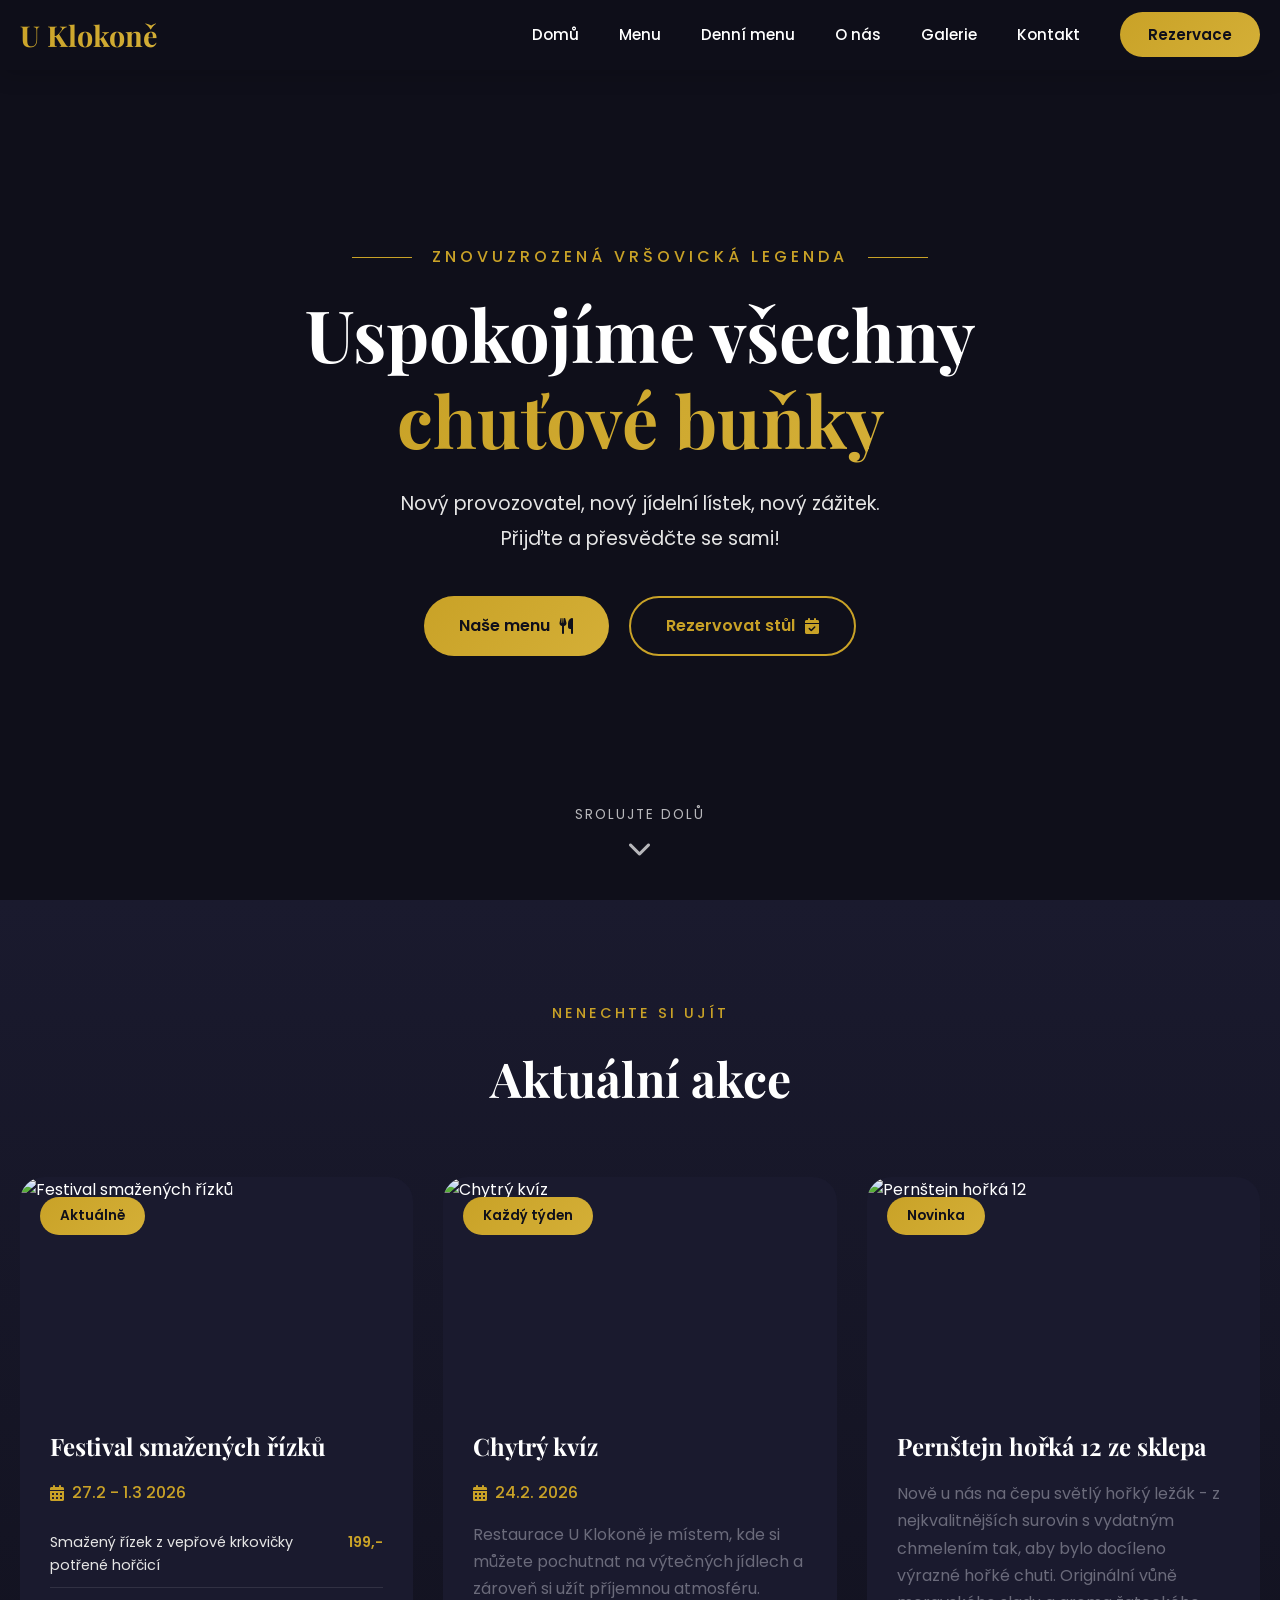
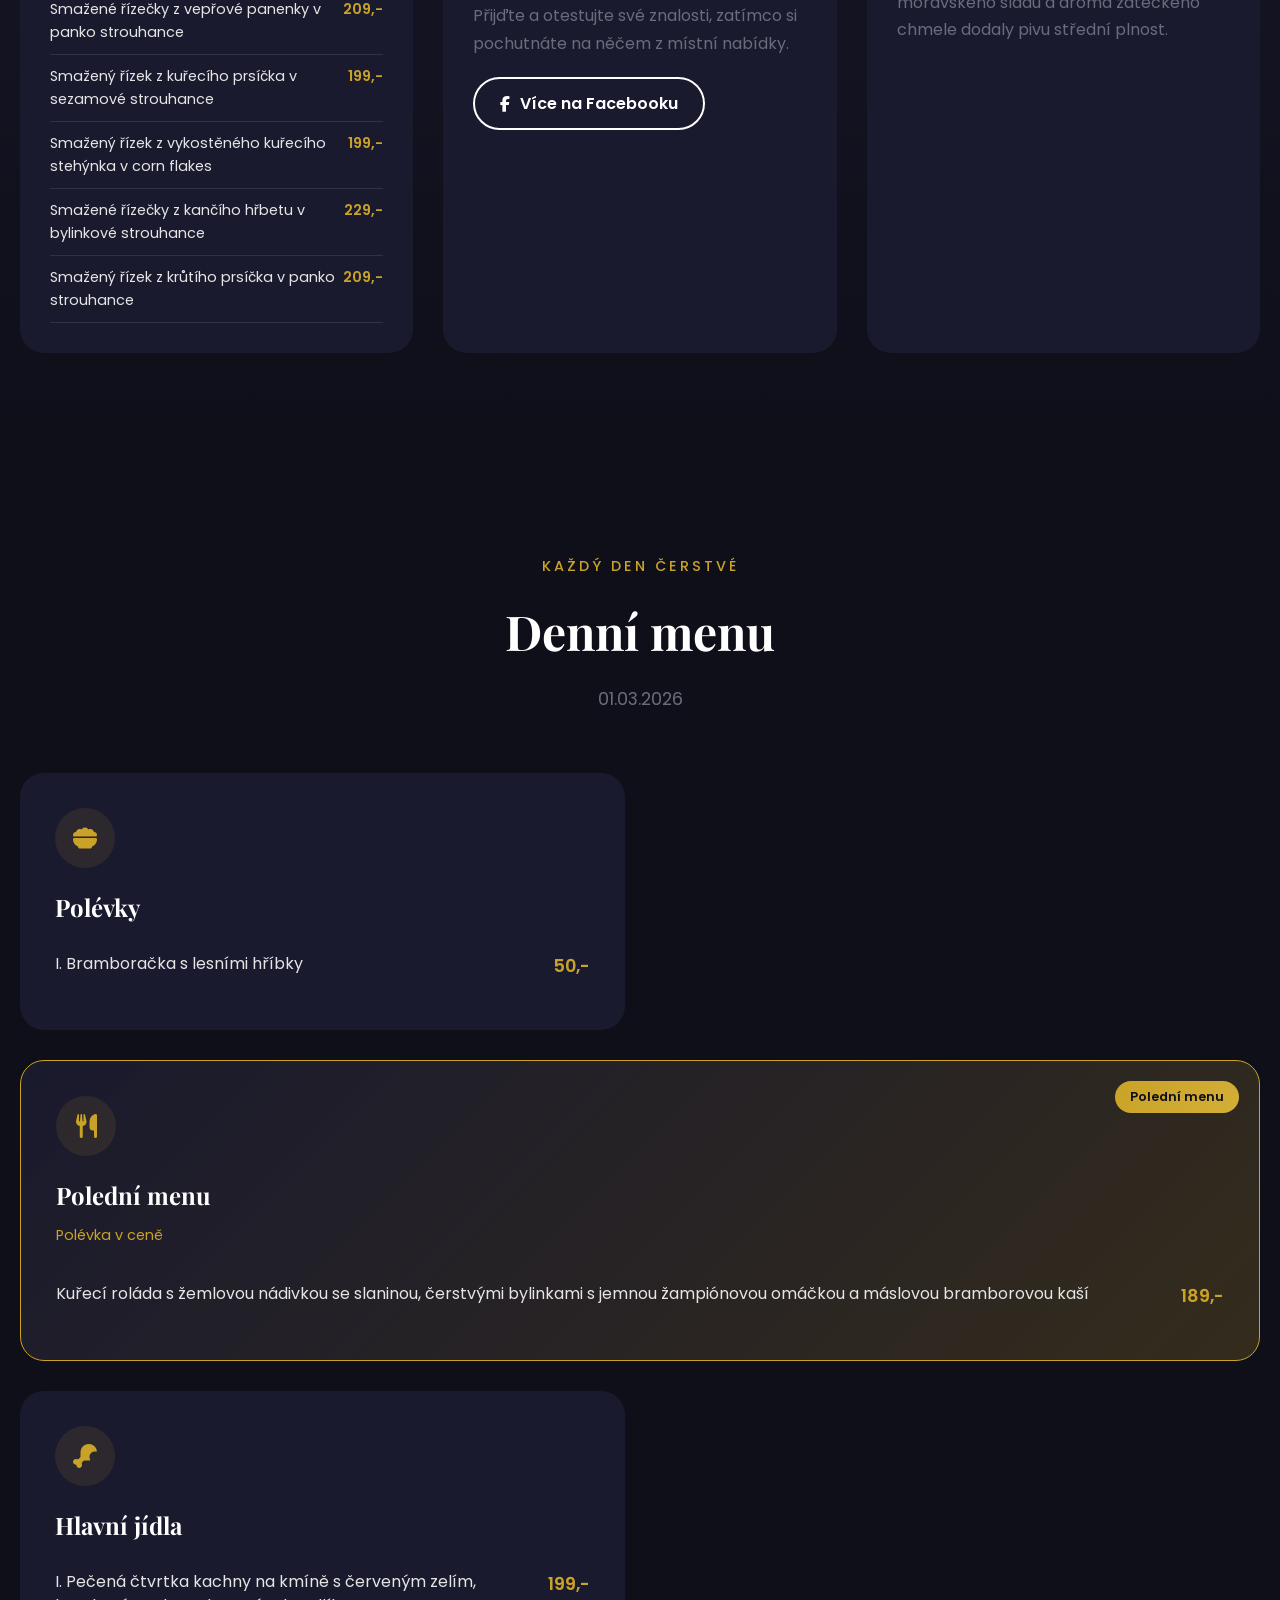
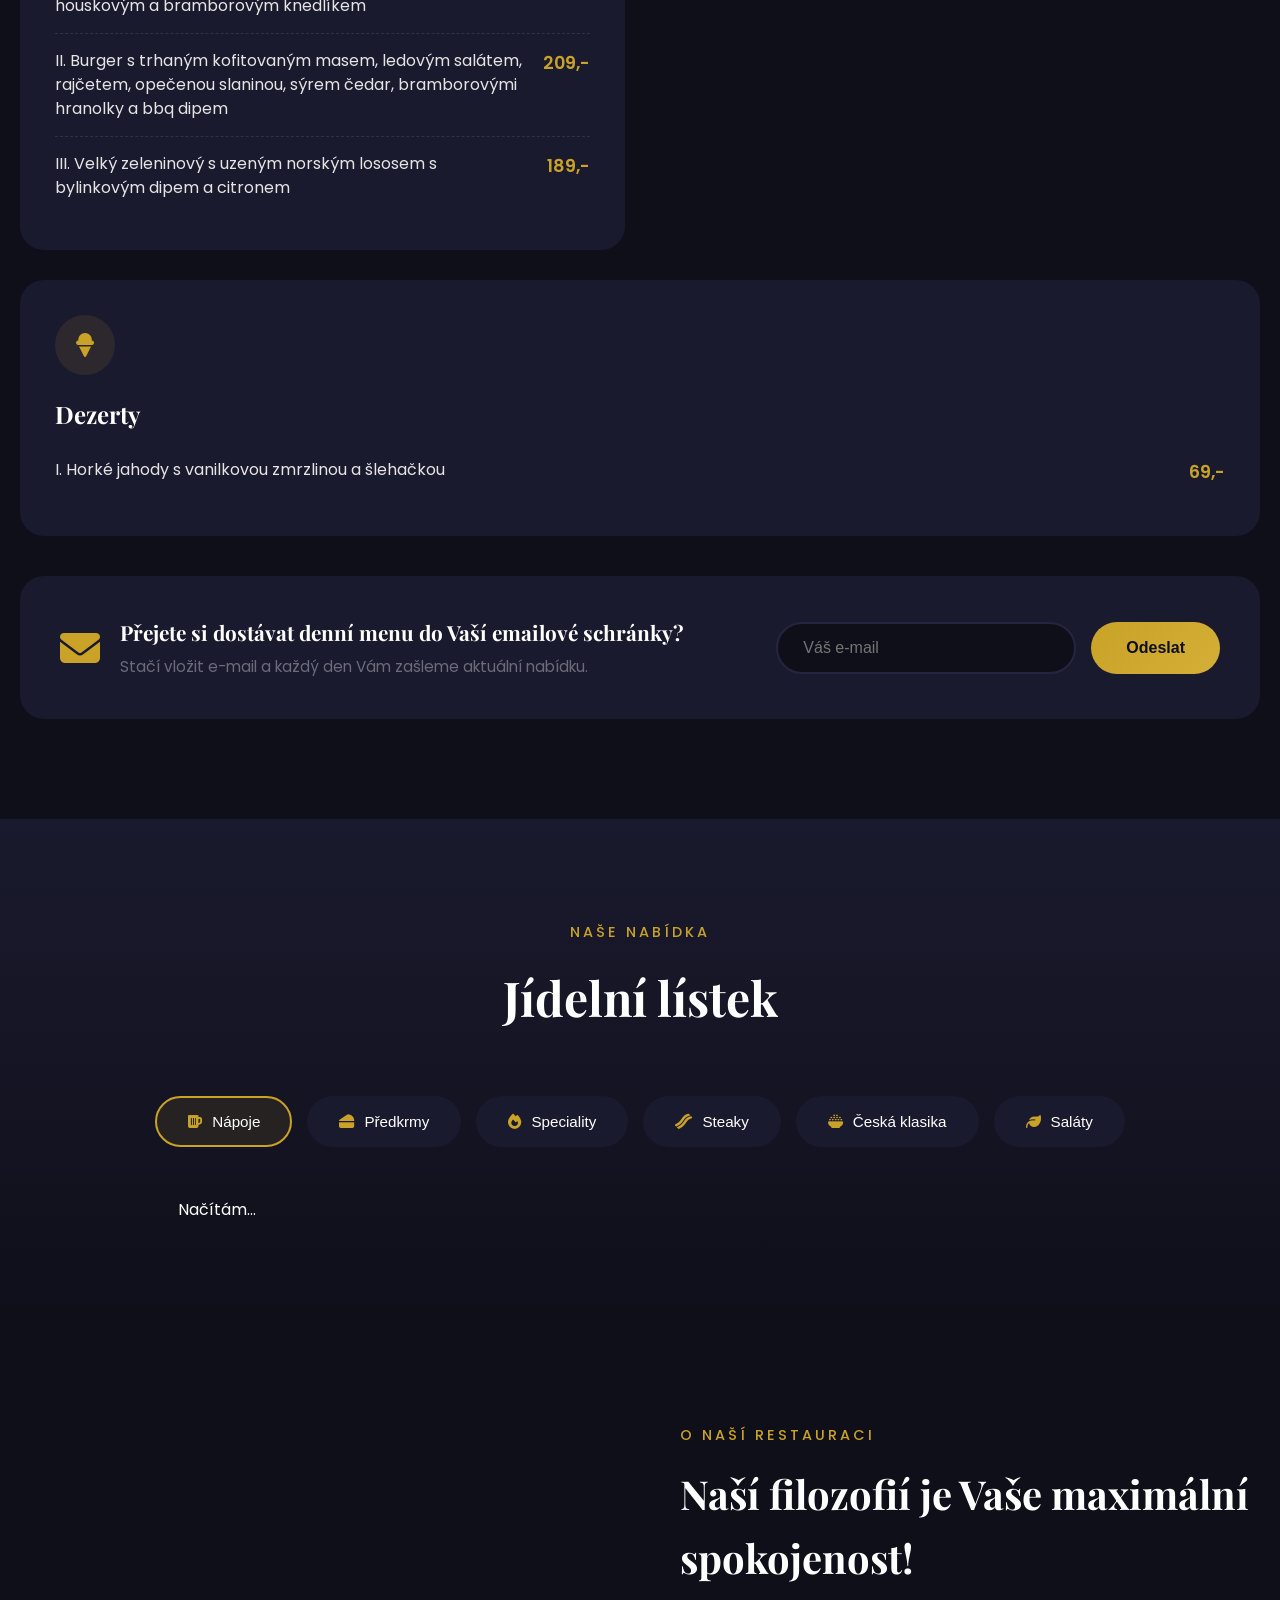
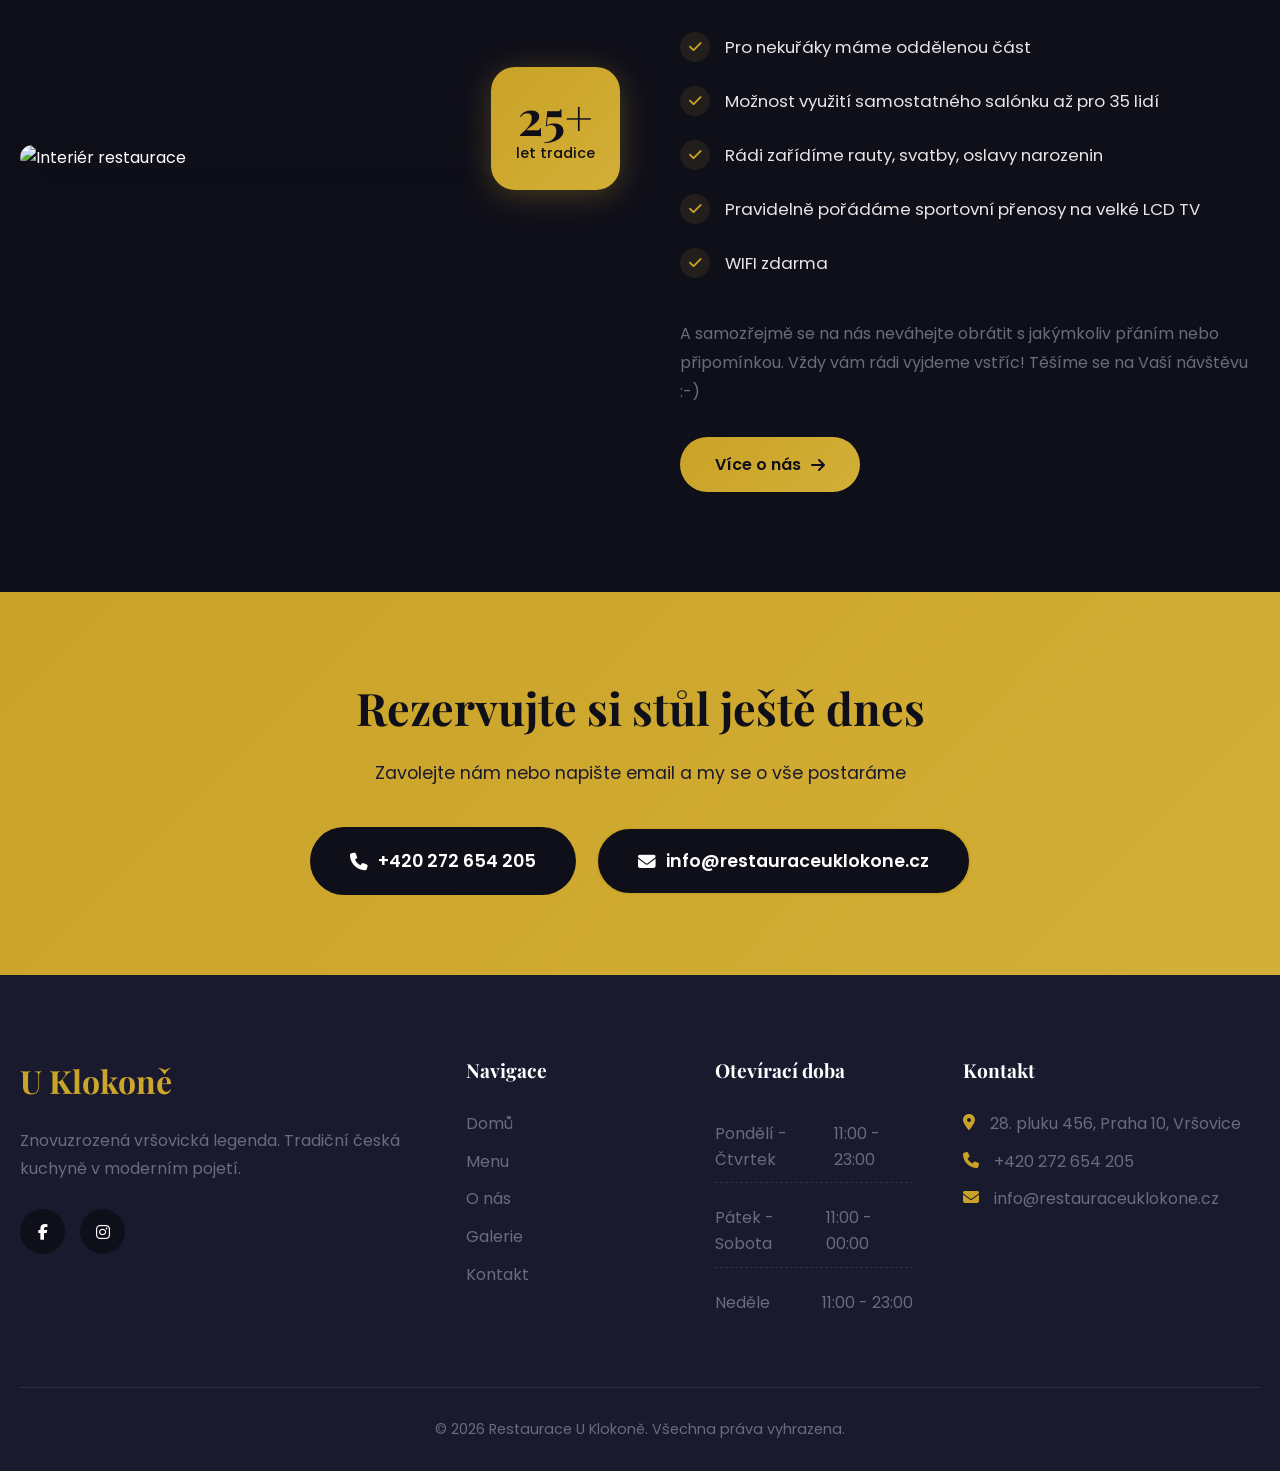
==== commit 1468ee5e: "Admin panel: přidáno vyhledávání, filtrování podle kategorií a sekcí. CSS: opraveny scrollbary - zak" ====
--- a/index.html
+++ b/index.html
@@ -242,429 +242,27 @@
                 </button>
             </div>
 
-            <!-- Menu Content -->
-            <div class="menu-content">
-                <!-- Nápoje -->
+            <!-- Menu Content - dynamicky načítáno ze Supabase -->
+            <div class="menu-content" id="menuContent">
                 <div class="menu-panel active" id="napoje">
-                    <div class="menu-grid">
-                        <div class="menu-card" data-aos="fade-up">
-                            <div class="menu-card-header">
-                                <i class="fas fa-beer"></i>
-                                <h3>Pivečko čepované</h3>
-                            </div>
-                            <div class="menu-card-body">
-                                <div class="menu-item"><span>Staropramen 10º (0,3l)</span><span class="price">29,-</span></div>
-                                <div class="menu-item"><span>Staropramen 10º (0,5l)</span><span class="price">46,-</span></div>
-                                <div class="menu-item"><span>Staropramen 11º z tanku (0,3l)</span><span class="price">32,-</span></div>
-                                <div class="menu-item"><span>Staropramen 11º z tanku (0,5l)</span><span class="price">52,-</span></div>
-                                <div class="menu-item"><span>Staropramen Extra chmelená 12º (0,3l)</span><span class="price">37,-</span></div>
-                                <div class="menu-item"><span>Staropramen Extra chmelená 12º (0,5l)</span><span class="price">60,-</span></div>
-                                <div class="menu-item"><span>Cool grep nealkoholický (0,3l)</span><span class="price">34,-</span></div>
-                                <div class="menu-item"><span>Cool grep nealkoholický (0,5l)</span><span class="price">55,-</span></div>
-                            </div>
-                        </div>
-                        <div class="menu-card" data-aos="fade-up" data-aos-delay="100">
-                            <div class="menu-card-header">
-                                <i class="fas fa-wine-bottle"></i>
-                                <h3>Pivečko v lahvi</h3>
-                            </div>
-                            <div class="menu-card-body">
-                                <div class="menu-item"><span>Staropramen nealkoholický světlý (0,5l)</span><span class="price">55,-</span></div>
-                                <div class="menu-item"><span>Staropramen cool grep (0,5l)</span><span class="price">55,-</span></div>
-                                <div class="menu-item"><span>Strongbow cider Gold Apple (0,3l)</span><span class="price">60,-</span></div>
-                            </div>
-                        </div>
-                        <div class="menu-card" data-aos="fade-up" data-aos-delay="200">
-                            <div class="menu-card-header">
-                                <i class="fas fa-wine-glass"></i>
-                                <h3>Víno</h3>
-                            </div>
-                            <div class="menu-card-body">
-                                <div class="menu-item"><span>Bílé rozlévané Chardonnay (0,1l)</span><span class="price">32,-</span></div>
-                                <div class="menu-item"><span>Červené rozlévané Merlot (0,1l)</span><span class="price">32,-</span></div>
-                                <div class="menu-item"><span>Prosecco rozlévané (0,1l)</span><span class="price">46,-</span></div>
-                                <div class="menu-item"><span>Lahvová vína 0,75 dle aktuální nabídky</span><span class="price">320,-</span></div>
-                                <div class="menu-item"><span>Bohemia demi sec</span><span class="price">320,-</span></div>
-                            </div>
-                        </div>
-                        <div class="menu-card" data-aos="fade-up" data-aos-delay="300">
-                            <div class="menu-card-header">
-                                <i class="fas fa-glass-whiskey"></i>
-                                <h3>Destiláty</h3>
-                            </div>
-                            <div class="menu-card-body">
-                                <div class="menu-item"><span>Zelená Bartida 0,04l</span><span class="price">52,-</span></div>
-                                <div class="menu-item"><span>Stará myslivecká 0,04l</span><span class="price">52,-</span></div>
-                                <div class="menu-item"><span>Metaxa***** 0,04l</span><span class="price">70,-</span></div>
-                                <div class="menu-item"><span>Tequila Silver 0,04l</span><span class="price">70,-</span></div>
-                                <div class="menu-item"><span>Gordons dry gin 0,04l</span><span class="price">70,-</span></div>
-                                <div class="menu-item"><span>Jägermeister 0,04l</span><span class="price">70,-</span></div>
-                                <div class="menu-item"><span>Fernet Stock 0,04l</span><span class="price">52,-</span></div>
-                                <div class="menu-item"><span>Vodka Finlandia 0,04l</span><span class="price">60,-</span></div>
-                                <div class="menu-item"><span>Becherovka 0,04l</span><span class="price">60,-</span></div>
-                            </div>
-                        </div>
-                        <div class="menu-card" data-aos="fade-up" data-aos-delay="400">
-                            <div class="menu-card-header">
-                                <i class="fas fa-whiskey-glass"></i>
-                                <h3>Whisky & Rumy</h3>
-                            </div>
-                            <div class="menu-card-body">
-                                <div class="menu-item"><span>Johnnie Walker Red Label 0,04l</span><span class="price">75,-</span></div>
-                                <div class="menu-item"><span>Jack Daniels 0,04l</span><span class="price">85,-</span></div>
-                                <div class="menu-item"><span>Captain Morgan Spiced gold 0,04l</span><span class="price">65,-</span></div>
-                                <div class="menu-item"><span>Gold of Mauritius 0,04l</span><span class="price">150,-</span></div>
-                                <div class="menu-item"><span>Diplomatico Reserva Exclusiva 12yo 0,04l</span><span class="price">130,-</span></div>
-                                <div class="menu-item"><span>Don Papa 0,04l</span><span class="price">120,-</span></div>
-                            </div>
-                        </div>
-                        <div class="menu-card" data-aos="fade-up" data-aos-delay="500">
-                            <div class="menu-card-header">
-                                <i class="fas fa-mug-hot"></i>
-                                <h3>Nealkoholické & Teplé nápoje</h3>
-                            </div>
-                            <div class="menu-card-body">
-                                <div class="menu-item"><span>Schweppes tonic 0,25l</span><span class="price">45,-</span></div>
-                                <div class="menu-item"><span>Red Bull 0,25l</span><span class="price">70,-</span></div>
-                                <div class="menu-item"><span>Granini džusy 0,2l</span><span class="price">45,-</span></div>
-                                <div class="menu-item"><span>Espresso</span><span class="price">55,-</span></div>
-                                <div class="menu-item"><span>Cappuccino</span><span class="price">70,-</span></div>
-                                <div class="menu-item"><span>Caffé latte</span><span class="price">70,-</span></div>
-                                <div class="menu-item"><span>Svařené víno červené či bílé</span><span class="price">70,-</span></div>
-                            </div>
-                        </div>
-                    </div>
-                </div>
-
-                <!-- Předkrmy -->
+                    <div class="menu-grid" id="napoje-grid">
+                        <p style="color: var(--light); text-align: center;">Načítám...</p>
+                    </div>
+                </div>
                 <div class="menu-panel" id="predkrmy">
-                    <div class="menu-grid single-column">
-                        <div class="menu-card large" data-aos="fade-up">
-                            <div class="menu-card-header">
-                                <i class="fas fa-cheese"></i>
-                                <h3>K pivku i vínku</h3>
-                            </div>
-                            <div class="menu-card-body">
-                                <div class="menu-item featured">
-                                    <div class="item-info">
-                                        <span class="item-name">Domácí nakládaný hermelín</span>
-                                        <span class="item-desc">Smetanový sýr naložený s česnekem, cibulí a pikantním kořením</span>
-                                    </div>
-                                    <span class="price">119,-</span>
-                                </div>
-                                <div class="menu-item featured">
-                                    <div class="item-info">
-                                        <span class="item-name">80g Hovězí carpaccio z pravé svíčkové</span>
-                                        <span class="item-desc">S bazalkovým pestem, uzenou mořskou solí, čerstvou rukolou a sýrem Grana Padano</span>
-                                    </div>
-                                    <span class="price">199,-</span>
-                                </div>
-                                <div class="menu-item featured">
-                                    <div class="item-info">
-                                        <span class="item-name">8Ks Smažené čedarové nuggety</span>
-                                        <span class="item-desc">S Jalapeños papričkami, zakysanou smetanou a rukolovým salátkem</span>
-                                    </div>
-                                    <span class="price">159,-</span>
-                                </div>
-                                <div class="menu-item featured">
-                                    <div class="item-info">
-                                        <span class="item-name">100g Namíchaný tatarský hovězí bifteček</span>
-                                        <span class="item-desc">S topinkami a česnekem</span>
-                                    </div>
-                                    <span class="price">199,-</span>
-                                </div>
-                                <div class="menu-item featured">
-                                    <div class="item-info">
-                                        <span class="item-name">200g Namíchaný tatarský hovězí bifteček</span>
-                                        <span class="item-desc">S topinkami a česnekem</span>
-                                    </div>
-                                    <span class="price">299,-</span>
-                                </div>
-                                <div class="menu-item featured">
-                                    <div class="item-info">
-                                        <span class="item-name">Domácí bramborové chipsy</span>
-                                        <span class="item-desc">S BBQ omáčkou, dozlatova usmažené z čerstvých brambor</span>
-                                    </div>
-                                    <span class="price">89,-</span>
-                                </div>
-                                <div class="menu-item featured">
-                                    <div class="item-info">
-                                        <span class="item-name">Opečená klobása</span>
-                                        <span class="item-desc">Podávaná s hořčicí a čerstvým křenem</span>
-                                    </div>
-                                    <span class="price">169,-</span>
-                                </div>
-                            </div>
-                        </div>
-                    </div>
-                </div>
-
-                <!-- Speciality -->
+                    <div class="menu-grid single-column" id="predkrmy-grid"></div>
+                </div>
                 <div class="menu-panel" id="speciality">
-                    <div class="menu-grid single-column">
-                        <div class="menu-card large" data-aos="fade-up">
-                            <div class="menu-card-header">
-                                <i class="fas fa-fire-flame-curved"></i>
-                                <h3>Klokoňovy speciality</h3>
-                            </div>
-                            <div class="menu-card-body">
-                                <div class="menu-item featured highlight">
-                                    <div class="item-info">
-                                        <span class="item-name">1300g Pečené vepřové koleno</span>
-                                        <span class="item-desc">Marinované v pivní marinádě, podávané se sladko-kyselou čalamádo, hořčicí a čerstvým křenem</span>
-                                    </div>
-                                    <span class="price">389,-</span>
-                                </div>
-                                <div class="menu-item featured">
-                                    <div class="item-info">
-                                        <span class="item-name">500g Pečená vepřová žebra</span>
-                                        <span class="item-desc">V pikantní marinádě s křenem, hořčicí a barbecue omáčkou</span>
-                                    </div>
-                                    <span class="price">279,-</span>
-                                </div>
-                                <div class="menu-item featured">
-                                    <div class="item-info">
-                                        <span class="item-name">500g Marinovaná kuřecí křidélka</span>
-                                        <span class="item-desc">S kukuřičným klasem dozlatova upečená, podávaná s česnekovým dipem</span>
-                                    </div>
-                                    <span class="price">239,-</span>
-                                </div>
-                                <div class="menu-item featured">
-                                    <div class="item-info">
-                                        <span class="item-name">220g Grilované kuřecí prsíčko Supreme</span>
-                                        <span class="item-desc">V čerstvých bylinkách, připravené metodou sous-vide</span>
-                                    </div>
-                                    <span class="price">219,-</span>
-                                </div>
-                                <div class="menu-item featured">
-                                    <div class="item-info">
-                                        <span class="item-name">200g Hovězí burger s anglickou slaninou</span>
-                                        <span class="item-desc">S čerstvým salátem, sýrem čedar, americkým dresingem a bramborovými hranolky</span>
-                                    </div>
-                                    <span class="price">269,-</span>
-                                </div>
-                                <div class="menu-item featured">
-                                    <div class="item-info">
-                                        <span class="item-name">200g Hovězí burger Jalapeños</span>
-                                        <span class="item-desc">S karamelizovanou cibulkou, rajčetem, jalapeños papričkami, salátem, anglickou slaninou, čedarem a hranolky</span>
-                                    </div>
-                                    <span class="price">269,-</span>
-                                </div>
-                                <div class="menu-item featured">
-                                    <div class="item-info">
-                                        <span class="item-name">170g Caesar burger</span>
-                                        <span class="item-desc">V domácí sezamové bulce s grilovaným kuřecím prsíčkem, římským salátem, anglickou slaninou, rajčetem, parmezánem a caesar dipem</span>
-                                    </div>
-                                    <span class="price">269,-</span>
-                                </div>
-                                <div class="menu-item featured">
-                                    <div class="item-info">
-                                        <span class="item-name">200g Smažený vepřový či kuřecí řízek</span>
-                                        <span class="item-desc">S citronem, dozlatova usmažené kuřecí prsíčko nebo vepřové karé</span>
-                                    </div>
-                                    <span class="price">209,-</span>
-                                </div>
-                                <div class="menu-item featured">
-                                    <div class="item-info">
-                                        <span class="item-name">200g Křupavé belgické hranolky</span>
-                                        <span class="item-desc">S konfitovaným trhaným masem v barbeque marinádě, čedarem a česnekovým dipem</span>
-                                    </div>
-                                    <span class="price">259,-</span>
-                                </div>
-                            </div>
-                        </div>
-                    </div>
-                </div>
-
-                <!-- Steaky -->
+                    <div class="menu-grid single-column" id="speciality-grid"></div>
+                </div>
                 <div class="menu-panel" id="steaky">
-                    <div class="menu-grid">
-                        <div class="menu-card" data-aos="fade-up">
-                            <div class="menu-card-header">
-                                <i class="fas fa-fire"></i>
-                                <h3>Steaky od Klokoně</h3>
-                            </div>
-                            <div class="menu-card-body">
-                                <div class="menu-item featured">
-                                    <div class="item-info">
-                                        <span class="item-name">300g Vepřový T-bone steak</span>
-                                        <span class="item-desc">Z vyzrálé kotletky s panenkou. Během doby zrání ztratí určité množství vody a tím získá intenzivnější chuť</span>
-                                    </div>
-                                    <span class="price">289,-</span>
-                                </div>
-                                <div class="menu-item featured">
-                                    <div class="item-info">
-                                        <span class="item-name">230g Hovězí steak z argentinského býčka</span>
-                                        <span class="item-desc">Propečený dle vašeho přání dle denní nabídky</span>
-                                    </div>
-                                    <span class="price">309,-</span>
-                                </div>
-                            </div>
-                        </div>
-                        <div class="menu-card" data-aos="fade-up" data-aos-delay="100">
-                            <div class="menu-card-header">
-                                <i class="fas fa-bowl-food"></i>
-                                <h3>Omáčky ke steakům</h3>
-                            </div>
-                            <div class="menu-card-body">
-                                <div class="menu-item"><span>Omáčka z lesních hub</span><span class="price">30,-</span></div>
-                                <div class="menu-item"><span>Omáčka se zeleným pepřem</span><span class="price">30,-</span></div>
-                                <div class="menu-item"><span>Omáčka Jack Daniels</span><span class="price">30,-</span></div>
-                            </div>
-                        </div>
-                    </div>
-                </div>
-
-                <!-- Česká klasika -->
+                    <div class="menu-grid" id="steaky-grid"></div>
+                </div>
                 <div class="menu-panel" id="klasika">
-                    <div class="menu-grid">
-                        <div class="menu-card" data-aos="fade-up">
-                            <div class="menu-card-header">
-                                <i class="fas fa-utensils"></i>
-                                <h3>Klokoňova česká klasika</h3>
-                            </div>
-                            <div class="menu-card-body">
-                                <div class="menu-item featured">
-                                    <div class="item-info">
-                                        <span class="item-name">200g Hovězí líčka</span>
-                                        <span class="item-desc">Pomalu dušená na kořenové zelenině, červeném víně a bylinkách se šťouchaným bramborem s cibulkou</span>
-                                    </div>
-                                    <span class="price">269,-</span>
-                                </div>
-                                <div class="menu-item featured">
-                                    <div class="item-info">
-                                        <span class="item-name">Dozlatova pečená kachnička z české farmy</span>
-                                        <span class="item-desc">Na kmíně s červeným zelím, houskovým a bramborovým knedlíkem</span>
-                                    </div>
-                                    <span class="price">289,-</span>
-                                </div>
-                            </div>
-                        </div>
-                        <div class="menu-card" data-aos="fade-up" data-aos-delay="100">
-                            <div class="menu-card-header">
-                                <i class="fas fa-face-smile"></i>
-                                <h3>Když to musí být :-)</h3>
-                            </div>
-                            <div class="menu-card-body">
-                                <div class="menu-item featured">
-                                    <div class="item-info">
-                                        <span class="item-name">150g Smažený sýr gouda</span>
-                                        <span class="item-desc">S domácí tatarskou omáčkou</span>
-                                    </div>
-                                    <span class="price">159,-</span>
-                                </div>
-                                <div class="menu-item featured">
-                                    <div class="item-info">
-                                        <span class="item-name">120g Smažený hermelín</span>
-                                        <span class="item-desc">S domácí tatarskou omáčkou</span>
-                                    </div>
-                                    <span class="price">159,-</span>
-                                </div>
-                            </div>
-                        </div>
-                        <div class="menu-card" data-aos="fade-up" data-aos-delay="200">
-                            <div class="menu-card-header">
-                                <i class="fas fa-bowl-rice"></i>
-                                <h3>Přílohy</h3>
-                            </div>
-                            <div class="menu-card-body">
-                                <div class="menu-item"><span>Vařené brambory maštěné máslem</span><span class="price">45,-</span></div>
-                                <div class="menu-item"><span>Pečené brambory s česnekem</span><span class="price">45,-</span></div>
-                                <div class="menu-item"><span>Šťouchané brambory</span><span class="price">45,-</span></div>
-                                <div class="menu-item"><span>Belgické křupavé hranolky</span><span class="price">60,-</span></div>
-                                <div class="menu-item"><span>Bramborové hranolky</span><span class="price">50,-</span></div>
-                                <div class="menu-item"><span>Americké brambory</span><span class="price">50,-</span></div>
-                                <div class="menu-item"><span>Restované fazolky na slanině</span><span class="price">55,-</span></div>
-                                <div class="menu-item"><span>Grilovaná zelenina s hrubozrnnou hořčicí</span><span class="price">70,-</span></div>
-                                <div class="menu-item"><span>5ks Houskový knedlík</span><span class="price">45,-</span></div>
-                                <div class="menu-item"><span>Rozpečená bylinková bageta</span><span class="price">60,-</span></div>
-                            </div>
-                        </div>
-                        <div class="menu-card" data-aos="fade-up" data-aos-delay="300">
-                            <div class="menu-card-header">
-                                <i class="fas fa-droplet"></i>
-                                <h3>Omáčky</h3>
-                            </div>
-                            <div class="menu-card-body">
-                                <div class="menu-item"><span>Tatarská omáčka</span><span class="price">30,-</span></div>
-                                <div class="menu-item"><span>Pikantní omáčka</span><span class="price">30,-</span></div>
-                                <div class="menu-item"><span>Česneková omáčka</span><span class="price">30,-</span></div>
-                                <div class="menu-item"><span>Barbecue omáčka</span><span class="price">30,-</span></div>
-                                <div class="menu-item"><span>Sweet chilli omáčka</span><span class="price">30,-</span></div>
-                                <div class="menu-item"><span>Bylinková omáčka</span><span class="price">30,-</span></div>
-                            </div>
-                        </div>
-                    </div>
-                </div>
-
-                <!-- Saláty -->
+                    <div class="menu-grid" id="klasika-grid"></div>
+                </div>
                 <div class="menu-panel" id="salaty">
-                    <div class="menu-grid">
-                        <div class="menu-card large" data-aos="fade-up">
-                            <div class="menu-card-header">
-                                <i class="fas fa-leaf"></i>
-                                <h3>Saláty</h3>
-                            </div>
-                            <div class="menu-card-body">
-                                <div class="menu-item featured">
-                                    <div class="item-info">
-                                        <span class="item-name">Caesar salát s grilovaným kuřecím prsíčkem</span>
-                                        <span class="item-desc">Z římského salátu s anglickou slaninou, parmezánem, dresingem a bylinkovými krutony</span>
-                                    </div>
-                                    <span class="price">229,-</span>
-                                </div>
-                                <div class="menu-item featured">
-                                    <div class="item-info">
-                                        <span class="item-name">Caesar salát BEZ kuřecího prsíčka</span>
-                                        <span class="item-desc">Z římského salátu s anglickou slaninou, dresingem a bylinkovými krutony</span>
-                                    </div>
-                                    <span class="price">169,-</span>
-                                </div>
-                                <div class="menu-item featured">
-                                    <div class="item-info">
-                                        <span class="item-name">Velký zeleninový salát se smaženými kuřecími stripsy</span>
-                                        <span class="item-desc">S bazalkovým pestem</span>
-                                    </div>
-                                    <span class="price">209,-</span>
-                                </div>
-                                <div class="menu-item featured">
-                                    <div class="item-info">
-                                        <span class="item-name">Velký řecký salát</span>
-                                        <span class="item-desc">S olivami a pravým ovčím sýrem feta</span>
-                                    </div>
-                                    <span class="price">199,-</span>
-                                </div>
-                                <div class="menu-item featured">
-                                    <div class="item-info">
-                                        <span class="item-name">Velký zeleninový salát s konfitovaným trhaným masem</span>
-                                        <span class="item-desc">V barbeque marinádě</span>
-                                    </div>
-                                    <span class="price">199,-</span>
-                                </div>
-                            </div>
-                        </div>
-                        <div class="menu-card" data-aos="fade-up" data-aos-delay="100">
-                            <div class="menu-card-header">
-                                <i class="fas fa-ice-cream"></i>
-                                <h3>Sladká tečka na konec...</h3>
-                            </div>
-                            <div class="menu-card-body">
-                                <div class="menu-item featured">
-                                    <div class="item-info">
-                                        <span class="item-name">Dezert dle denní nabídky</span>
-                                    </div>
-                                    <span class="price">79,-</span>
-                                </div>
-                                <div class="menu-item featured">
-                                    <div class="item-info">
-                                        <span class="item-name">Čokoládový fondant</span>
-                                        <span class="item-desc">S omáčkou z lesních plodů</span>
-                                    </div>
-                                    <span class="price">89,-</span>
-                                </div>
-                            </div>
-                        </div>
-                    </div>
+                    <div class="menu-grid" id="salaty-grid"></div>
                 </div>
             </div>
         </div>
@@ -776,5 +374,153 @@
 
     <script src="https://unpkg.com/aos@2.3.1/dist/aos.js"></script>
     <script src="js/main.js"></script>
+    
+    <!-- SUPABASE MENU SCRIPT -->
+    <script>
+    (function() {
+        const SUPABASE_URL = 'https://gsuchnfxkzmitprygbyf.supabase.co';
+        const SUPABASE_KEY = 'eyJhbGciOiJIUzI1NiIsInR5cCI6IkpXVCJ9.eyJpc3MiOiJzdXBhYmFzZSIsInJlZiI6ImdzdWNobmZ4a3ptaXRwcnlnYnlmIiwicm9sZSI6ImFub24iLCJpYXQiOjE3NzIzMzEyMjQsImV4cCI6MjA4NzkwNzIyNH0.pVzzlzQ6wzgawRLY61KmhsHVui9fzjPcm8kTWQMDVD8';
+        const CLIENT_ID = 'restaurace-u-klokone';
+
+        const GRIDS = {
+            'Nápoje': 'napoje-grid',
+            'Předkrmy': 'predkrmy-grid',
+            'Speciality': 'speciality-grid',
+            'Steaky': 'steaky-grid',
+            'Česká klasika': 'klasika-grid',
+            'Saláty': 'salaty-grid'
+        };
+
+        const ICONS = {
+            'Pivečko čepované': 'fa-beer',
+            'Pivečko v lahvi': 'fa-wine-bottle',
+            'Víno': 'fa-wine-glass',
+            'Destiláty': 'fa-glass-whiskey',
+            'Whisky & Rumy': 'fa-whiskey-glass',
+            'Nealkoholické & Teplé nápoje': 'fa-mug-hot',
+            'K pivku i vínku': 'fa-cheese',
+            'Klokoňovy speciality': 'fa-fire-flame-curved',
+            'Steaky od Klokoně': 'fa-fire',
+            'Omáčky ke steakům': 'fa-bowl-food',
+            'Klokoňova česká klasika': 'fa-utensils',
+            'Když to musí být :-)': 'fa-face-smile',
+            'Přílohy': 'fa-bowl-rice',
+            'Omáčky': 'fa-droplet',
+            'Saláty': 'fa-leaf',
+            'Sladká tečka na konec...': 'fa-ice-cream'
+        };
+
+        function esc(t) {
+            if (!t) return '';
+            var d = document.createElement('div');
+            d.textContent = t;
+            return d.innerHTML;
+        }
+
+        function loadMenu() {
+            var url = SUPABASE_URL + '/rest/v1/menu_items?client_id=eq.' + CLIENT_ID + '&select=*';
+            
+            var xhr = new XMLHttpRequest();
+            xhr.open('GET', url, true);
+            xhr.setRequestHeader('apikey', SUPABASE_KEY);
+            xhr.setRequestHeader('Authorization', 'Bearer ' + SUPABASE_KEY);
+            
+            xhr.onload = function() {
+                if (xhr.status === 200) {
+                    var items = JSON.parse(xhr.responseText);
+                    console.log('Načteno ' + items.length + ' položek');
+                    renderMenu(items);
+                } else {
+                    console.error('Chyba: ' + xhr.status);
+                }
+            };
+            
+            xhr.onerror = function() {
+                console.error('Síťová chyba');
+            };
+            
+            xhr.send();
+        }
+
+        function renderMenu(items) {
+            // Seskupit podle kategorie a sekce
+            var grouped = {};
+            for (var i = 0; i < items.length; i++) {
+                var item = items[i];
+                var cat = item.category || 'Ostatní';
+                var sec = item.section || 'Ostatní';
+                if (!grouped[cat]) grouped[cat] = {};
+                if (!grouped[cat][sec]) grouped[cat][sec] = [];
+                grouped[cat][sec].push(item);
+            }
+
+            // Vykreslit do každého gridu
+            for (var category in grouped) {
+                var gridId = GRIDS[category];
+                if (!gridId) continue;
+                
+                var grid = document.getElementById(gridId);
+                if (!grid) continue;
+
+                var sections = grouped[category];
+                var html = '';
+
+                for (var sectionName in sections) {
+                    var sectionItems = sections[sectionName];
+                    var icon = ICONS[sectionName] || 'fa-utensils';
+                    var hasDesc = false;
+                    
+                    for (var j = 0; j < sectionItems.length; j++) {
+                        if (sectionItems[j].description) {
+                            hasDesc = true;
+                            break;
+                        }
+                    }
+
+                    html += '<div class="menu-card" data-aos="fade-up">';
+                    html += '<div class="menu-card-header">';
+                    html += '<i class="fas ' + icon + '"></i>';
+                    html += '<h3>' + esc(sectionName) + '</h3>';
+                    html += '</div>';
+                    html += '<div class="menu-card-body">';
+
+                    for (var k = 0; k < sectionItems.length; k++) {
+                        var it = sectionItems[k];
+                        if (hasDesc && it.description) {
+                            html += '<div class="menu-item featured">';
+                            html += '<div class="item-info">';
+                            html += '<span class="item-name">' + esc(it.name) + '</span>';
+                            html += '<span class="item-desc">' + esc(it.description) + '</span>';
+                            html += '</div>';
+                            html += '<span class="price">' + it.price + ',-</span>';
+                            html += '</div>';
+                        } else {
+                            html += '<div class="menu-item">';
+                            html += '<span>' + esc(it.name) + '</span>';
+                            html += '<span class="price">' + it.price + ',-</span>';
+                            html += '</div>';
+                        }
+                    }
+
+                    html += '</div></div>';
+                }
+
+                grid.innerHTML = html;
+            }
+
+            // Refresh AOS
+            if (typeof AOS !== 'undefined') {
+                AOS.refresh();
+            }
+        }
+
+        // Spustit po načtení DOM
+        if (document.readyState === 'loading') {
+            document.addEventListener('DOMContentLoaded', loadMenu);
+        } else {
+            loadMenu();
+        }
+    })();
+    </script>
 </body>
 </html>
--- a/css/style.css
+++ b/css/style.css
@@ -46,12 +46,14 @@
 html, body {
     overflow-x: hidden !important;
     max-width: 100vw !important;
+    overscroll-behavior: auto;
 }
 
 html {
     scroll-behavior: smooth;
     font-size: 16px;
     -webkit-overflow-scrolling: touch;
+    touch-action: pan-y;
 }
 
 body {
@@ -61,24 +63,66 @@
     line-height: 1.6;
     width: 100%;
     position: relative;
-}
-
-/* Custom scrollbar */
+    touch-action: pan-y;
+}
+
+/* Ensure sections don't block scrolling */
+section {
+    overflow: visible;
+    touch-action: pan-y;
+    -webkit-overflow-scrolling: touch;
+}
+
+/* Scrollbar POUZE pro html - hlavní stránka */
 html::-webkit-scrollbar {
-    width: 8px;
+    width: 10px;
+    background: #0F0F1A;
 }
 
 html::-webkit-scrollbar-track {
-    background: var(--color-dark);
+    background: #0F0F1A;
 }
 
 html::-webkit-scrollbar-thumb {
-    background: var(--color-secondary-light);
-    border-radius: 4px;
+    background: #C9A227;
+    border-radius: 5px;
 }
 
 html::-webkit-scrollbar-thumb:hover {
-    background: var(--color-primary);
+    background: #E5C65C;
+}
+
+/* Firefox - pouze html */
+html {
+    scrollbar-width: thin;
+    scrollbar-color: #C9A227 #0F0F1A;
+}
+
+/* Skrýt scrollbary na všech ostatních elementech */
+*:not(html)::-webkit-scrollbar {
+    display: none !important;
+    width: 0 !important;
+    height: 0 !important;
+}
+
+/* Zakázat scrollování v menu sekcích */
+.menu-section,
+.menu-content,
+.menu-panel,
+.menu-grid,
+.menu-card,
+.menu-card-body,
+.denni-menu-section,
+.denni-menu-grid,
+.menu-category {
+    overflow: hidden !important;
+    -webkit-overflow-scrolling: auto !important;
+    overscroll-behavior: none !important;
+}
+
+/* Firefox scrollbar - skrýt všude kromě html */
+*:not(html) {
+    scrollbar-width: none !important;
 }
 
 a {
@@ -938,7 +982,6 @@
 .about-preview {
     background: var(--color-dark);
     position: relative;
-    overflow: hidden;
 }
 
 .about-preview-grid {
@@ -2092,7 +2135,6 @@
 .video-section {
     background: linear-gradient(180deg, #1A1A2E 0%, #0F0F1A 100%);
     padding: 80px 0;
-    overflow: hidden;
 }
 
 @media (max-width: 768px) {
@@ -2170,7 +2212,6 @@
 .services-section {
     background: linear-gradient(180deg, #1A1A2E 0%, #0F0F1A 100%);
     padding: 100px 0;
-    overflow: hidden;
 }
 
 @media (max-width: 768px) {
@@ -2214,21 +2255,18 @@
 .philosophy-section {
     background: linear-gradient(180deg, #1A1A2E 0%, #0F0F1A 100%);
     padding: 80px 0;
-    overflow: hidden;
 }
 
 /* Team Section */
 .team-section {
     background: #0F0F1A;
     padding: 80px 0;
-    overflow: hidden;
 }
 
 /* Events Section */
 .events-section {
     background: linear-gradient(180deg, #1A1A2E 0%, #0F0F1A 100%);
     padding: 80px 0;
-    overflow: hidden;
 }
 
 /* About Features list */
@@ -2301,3 +2339,6 @@
     width: 100%;
     max-width: 100%;
 }
+
+
+
